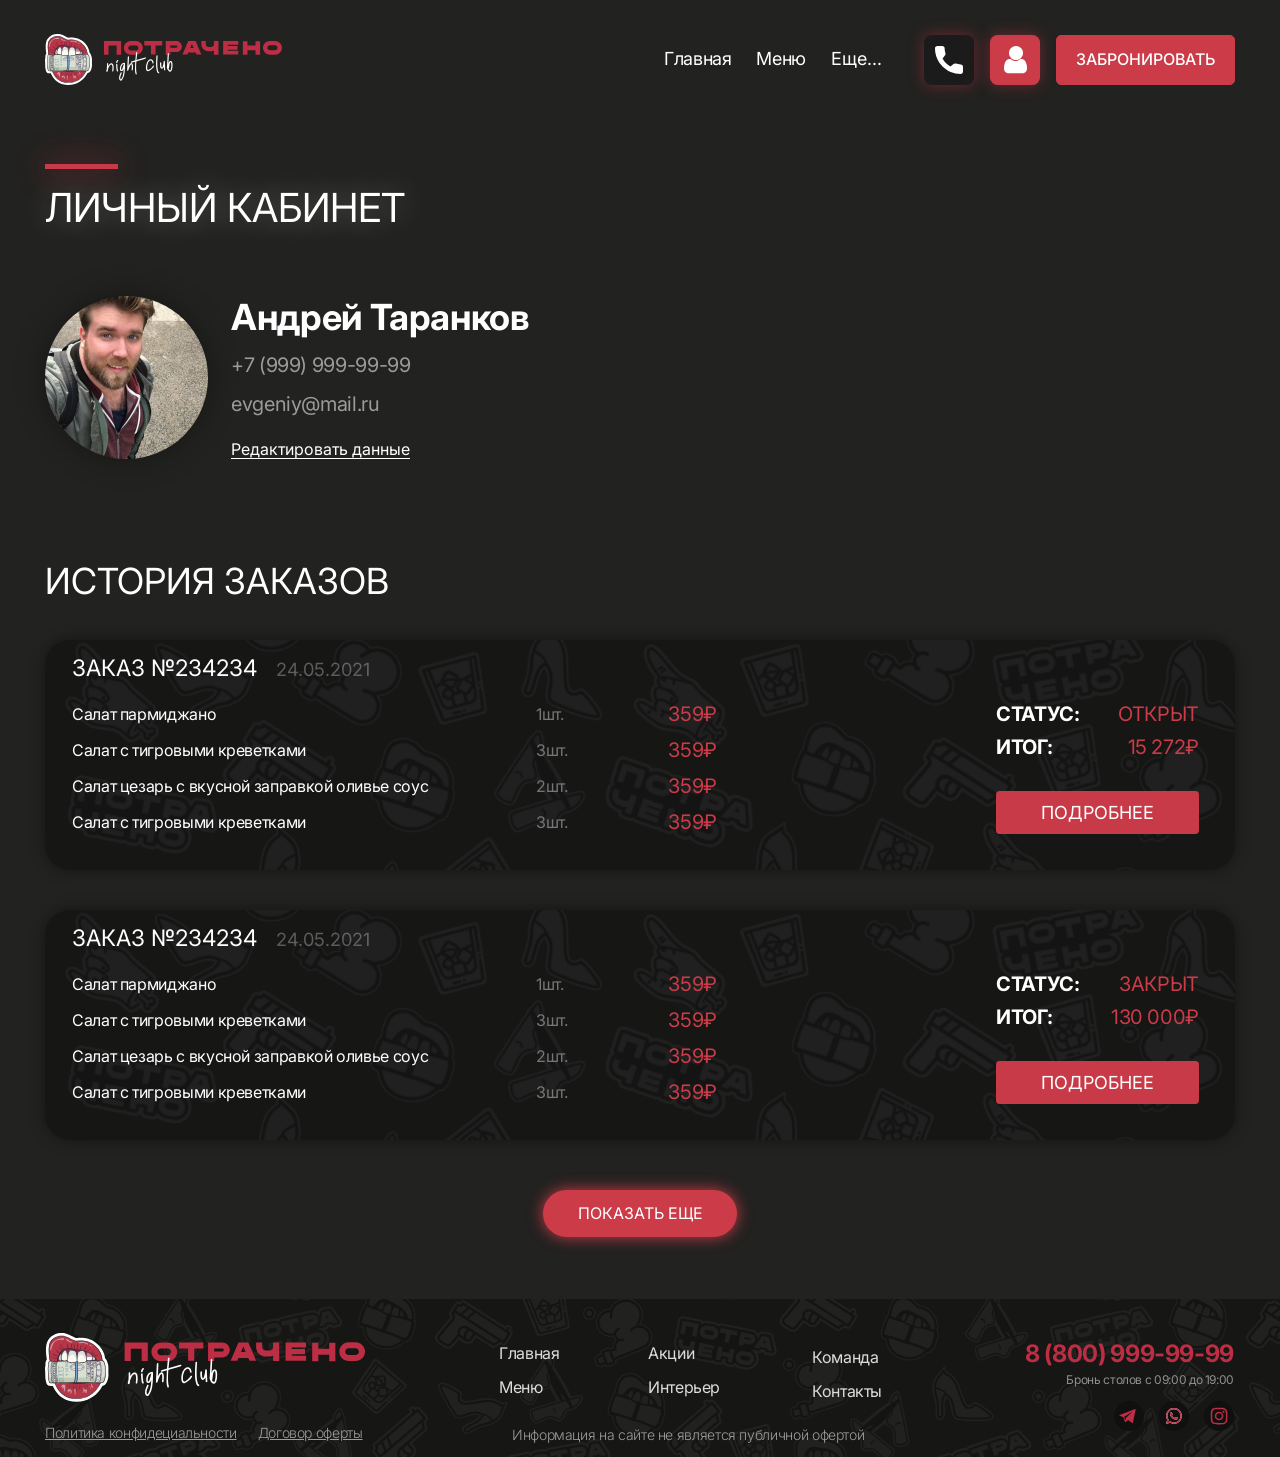
==== account.html @ 16c91556 "Проект delivery-eat" ====
<!DOCTYPE html>
<html lang="ru">
<head>
  <meta charset="UTF-8">
  <meta name="viewport" content="width=device-width, initial-scale=1.0">
  <title>Личный кабинет — Потрачено night club</title>
  <!-- Шрифты. Оригинальные Suisse Intl и Gilroy подключаются в style.css (@font-face, папка fonts/).
       Пока их нет — работают похожие бесплатные Inter (вместо Suisse Intl) и Onest (вместо Gilroy).
       Montserrat и Roboto есть в макете (добавки к заказу, сертификат) — они бесплатные. -->
  <link rel="preconnect" href="https://fonts.googleapis.com">
  <link rel="preconnect" href="https://fonts.gstatic.com" crossorigin>
  <link href="https://fonts.googleapis.com/css2?family=Inter:wght@300;400;500;600;700&family=Onest:wght@700&family=Montserrat:wght@400;700;800;900&family=Roboto:wght@400;500;700;900&display=swap" rel="stylesheet">
  <!-- Общий файл стилей для всех страниц -->
  <link rel="stylesheet" href="style.css">
  <!-- jQuery 3.7.1 (локальный файл js/jquery.min.js). Подключаем ПЕРЕД js/script.js и тоже с defer:
       defer-скрипты выполняются строго по порядку, поэтому $ уже есть, когда запускается script.js -->
  <script src="js/jquery.min.js" defer></script>
  <!-- Общий скрипт: все интерактивные элементы, написан на jQuery (defer — выполнится после разбора страницы) -->
  <script src="js/script.js" defer></script>
</head>
<body class="page page--account">

  <!-- ===== Шапка сайта (одинаковая на всех страницах) ===== -->
  <header class="header">
    <div class="container header__inner">
      <!-- Логотип: ведёт на главную -->
      <a class="header__logo" href="index.html" aria-label="Потрачено — на главную">
        <img src="img/logo.svg" alt="Потрачено night club" width="237" height="51">
      </a>

      <!-- Главное меню. «Еще...» раскрывает список остальных страниц (js-dropdown) -->
      <nav class="header__nav" aria-label="Главное меню">
        <ul class="nav">
          <li><a class="nav__link" href="index.html">Главная</a></li>
          <li><a class="nav__link" href="menu.html">Меню</a></li>
          <li class="nav__more js-dropdown">
            <button class="nav__link nav__toggle js-dropdown-toggle" type="button" aria-expanded="false" aria-haspopup="true">Еще...</button>
            <ul class="dropdown js-dropdown-menu" hidden>
              <li><a class="dropdown__link" href="bar.html">Барная карта</a></li>
              <li><a class="dropdown__link" href="photos.html">Фотоотчеты</a></li>
              <li><a class="dropdown__link" href="rules.html">Правила заведения</a></li>
              <li><a class="dropdown__link" href="certificate.html">Подарочный сертификат</a></li>
              <li><a class="dropdown__link" href="cart.html">Корзина</a></li>
              <li><a class="dropdown__link" href="account.html">Личный кабинет</a></li>
              <li><a class="dropdown__link" href="order.html">Мой заказ</a></li>
              <li><a class="dropdown__link" href="crud.html">CRUD (пользователи)</a></li>
            </ul>
          </li>
        </ul>
      </nav>

      <!-- Кнопки справа: телефон, личный кабинет, корзина, бронирование -->
      <div class="header__actions">
        <a class="icon-btn icon-btn--dark" href="tel:+79999999999" aria-label="Позвонить">
          <img src="img/icon-phone.svg" alt="" width="28" height="28">
        </a>
        <a class="icon-btn icon-btn--red icon-btn--user" href="account.html" aria-label="Личный кабинет">
          <img class="icon-btn__head" src="img/icon-user-head.svg" alt="" width="14" height="14">
          <img class="icon-btn__body" src="img/icon-user-body.svg" alt="" width="23" height="15">
        </a>
        <!-- Корзина: белая кнопка с красной тележкой (вид из шапки страницы заказа).
             Скрыта, пока корзина пуста; число товаров — в красном кружке (js-cart-count) -->
        <a class="icon-btn icon-btn--white header__cart js-header-cart" href="cart.html" aria-label="Корзина" hidden>
          <img src="img/icon-cart-red.svg" alt="" width="24" height="23">
          <span class="header__cart-count js-cart-count">0</span>
        </a>
        <button class="btn btn--header js-open-booking" type="button">Забронировать</button>
      </div>
    </div>
  </header>

  <main>
    <!-- ===== Личный кабинет: профиль и история заказов ===== -->
    <section class="account section--account js-account">
      <div class="container">
        <div class="page-head">
          <span class="bar"></span>
          <h1 class="page-head__title">Личный кабинет</h1>
        </div>

        <div class="profile">
          <img class="profile__avatar" src="img/account-avatar.jpg" alt="Фото профиля" width="163" height="163">
          <div class="profile__info">
            <p class="profile__name js-profile-name">Андрей Таранков</p>
            <p class="profile__contact js-profile-phone">+7 (999) 999-99-99</p>
            <p class="profile__contact js-profile-email">evgeniy@mail.ru</p>
            <button class="profile__edit js-profile-edit" type="button">Редактировать данные</button>
          </div>
        </div>

        <h2 class="history__title">История заказов</h2>
        <div class="history js-history">
        <article class="history__card">
          <h3 class="history__num">Заказ №234234 <span class="history__date">24.05.2021</span></h3>
          <ul class="history__lines">
              <li class="history__line"><span class="history__name">Салат пармиджано</span><span class="history__qty">1шт.</span><span class="history__price">359₽</span></li>
              <li class="history__line"><span class="history__name">Салат с тигровыми креветками</span><span class="history__qty">3шт.</span><span class="history__price">359₽</span></li>
              <li class="history__line"><span class="history__name">Салат цезарь с вкусной заправкой оливье соус</span><span class="history__qty">2шт.</span><span class="history__price">359₽</span></li>
              <li class="history__line"><span class="history__name">Салат с тигровыми креветками</span><span class="history__qty">3шт.</span><span class="history__price">359₽</span></li>
          </ul>
          <div class="history__side">
            <p class="history__row"><b>Статус:</b><span>Открыт</span></p>
            <p class="history__row"><b>Итог:</b><span class="history__total">15 272₽</span></p>
            <a class="history__more" href="order.html">Подробнее</a>
          </div>
        </article>
        <article class="history__card">
          <h3 class="history__num">Заказ №234234 <span class="history__date">24.05.2021</span></h3>
          <ul class="history__lines">
              <li class="history__line"><span class="history__name">Салат пармиджано</span><span class="history__qty">1шт.</span><span class="history__price">359₽</span></li>
              <li class="history__line"><span class="history__name">Салат с тигровыми креветками</span><span class="history__qty">3шт.</span><span class="history__price">359₽</span></li>
              <li class="history__line"><span class="history__name">Салат цезарь с вкусной заправкой оливье соус</span><span class="history__qty">2шт.</span><span class="history__price">359₽</span></li>
              <li class="history__line"><span class="history__name">Салат с тигровыми креветками</span><span class="history__qty">3шт.</span><span class="history__price">359₽</span></li>
          </ul>
          <div class="history__side">
            <p class="history__row"><b>Статус:</b><span>закрыт</span></p>
            <p class="history__row"><b>Итог:</b><span class="history__total">130 000₽</span></p>
            <a class="history__more" href="order.html">Подробнее</a>
          </div>
        </article>
        <article class="history__card js-history-extra" hidden>
          <h3 class="history__num">Заказ №233871 <span class="history__date">02.05.2021</span></h3>
          <ul class="history__lines">
              <li class="history__line"><span class="history__name">Салат пармиджано</span><span class="history__qty">1шт.</span><span class="history__price">359₽</span></li>
              <li class="history__line"><span class="history__name">Салат с тигровыми креветками</span><span class="history__qty">3шт.</span><span class="history__price">359₽</span></li>
              <li class="history__line"><span class="history__name">Салат цезарь с вкусной заправкой оливье соус</span><span class="history__qty">2шт.</span><span class="history__price">359₽</span></li>
              <li class="history__line"><span class="history__name">Салат с тигровыми креветками</span><span class="history__qty">3шт.</span><span class="history__price">359₽</span></li>
          </ul>
          <div class="history__side">
            <p class="history__row"><b>Статус:</b><span>закрыт</span></p>
            <p class="history__row"><b>Итог:</b><span class="history__total">4 980₽</span></p>
            <a class="history__more" href="order.html">Подробнее</a>
          </div>
        </article>
        <article class="history__card js-history-extra" hidden>
          <h3 class="history__num">Заказ №231502 <span class="history__date">17.04.2021</span></h3>
          <ul class="history__lines">
              <li class="history__line"><span class="history__name">Салат пармиджано</span><span class="history__qty">1шт.</span><span class="history__price">359₽</span></li>
              <li class="history__line"><span class="history__name">Салат с тигровыми креветками</span><span class="history__qty">3шт.</span><span class="history__price">359₽</span></li>
              <li class="history__line"><span class="history__name">Салат цезарь с вкусной заправкой оливье соус</span><span class="history__qty">2шт.</span><span class="history__price">359₽</span></li>
              <li class="history__line"><span class="history__name">Салат с тигровыми креветками</span><span class="history__qty">3шт.</span><span class="history__price">359₽</span></li>
          </ul>
          <div class="history__side">
            <p class="history__row"><b>Статус:</b><span>закрыт</span></p>
            <p class="history__row"><b>Итог:</b><span class="history__total">7 220₽</span></p>
            <a class="history__more" href="order.html">Подробнее</a>
          </div>
        </article>
        </div>
        <button class="btn-more btn-more--account js-history-more" type="button">Показать еще</button>
      </div>
    </section>
  </main>

  <!-- ===== Подвал (одинаковый на всех страницах) ===== -->
  <footer class="footer">
    <div class="container footer__inner">
      <div class="footer__brand">
        <a href="index.html"><img src="img/logo-footer.svg" alt="Потрачено night club" width="320" height="69"></a>
        <p class="footer__docs">
          <a class="footer__doc js-soon" href="#" data-soon="Политика конфиденциальности скоро появится на сайте">Политика конфидециальности</a>
          <a class="footer__doc" href="rules.html">Договор оферты</a>
        </p>
      </div>

      <div class="footer__middle">
        <ul class="footer__nav">
          <li><a class="footer__link" href="index.html">Главная</a></li>
          <li><a class="footer__link" href="index.html#news">Акции</a></li>
          <li class="footer__nav-shift"><a class="footer__link" href="index.html#about">Команда</a></li>
          <li><a class="footer__link" href="menu.html">Меню</a></li>
          <li><a class="footer__link" href="rules.html">Интерьер</a></li>
          <li class="footer__nav-shift"><a class="footer__link" href="index.html#contacts">Контакты</a></li>
        </ul>
        <p class="footer__note">Информация на сайте не является публичной офертой</p>
      </div>

      <div class="footer__contacts">
        <a class="footer__phone" href="tel:88009999999">8 (800) 999-99-99</a>
        <p class="footer__hours">Бронь столов с 09:00 до 19:00</p>
        <ul class="footer__socials">
          <li><a class="footer__social js-soon" href="#" data-soon="Telegram-канал скоро заработает" aria-label="Telegram"><img src="img/footer-telegram.svg" alt="" width="30" height="30"></a></li>
          <li><a class="footer__social js-soon" href="#" data-soon="WhatsApp скоро заработает" aria-label="WhatsApp"><img src="img/footer-whatsapp.svg" alt="" width="30" height="30"></a></li>
          <li><a class="footer__social js-soon" href="#" data-soon="Instagram скоро заработает" aria-label="Instagram"><img src="img/footer-instagram.svg" alt="" width="30" height="30"></a></li>
        </ul>
      </div>
    </div>
  </footer>

  <!-- ===== Всплывающее окно «Бронирование столика»: план зала (Frame 153/154) + форма.
       Открывается всеми кнопками «Забронировать» (js-open-booking). Форма никуда не отправляется. ===== -->
  <div class="modal modal--booking js-modal" data-modal="booking" hidden>
    <div class="modal__overlay js-modal-close"></div>
    <div class="modal__window" role="dialog" aria-modal="true" aria-labelledby="booking-title">
      <button class="modal__close js-modal-close" type="button" aria-label="Закрыть"><img src="img/icon-close.svg" alt="" width="14" height="14"></button>
      <h2 class="modal__title" id="booking-title">Бронирование столика</h2>
      <div class="booking">
        <!-- План зала: на картинку наложены прозрачные кнопки-столы -->
        <div class="plan">
          <img class="plan__img" src="img/floor-plan.jpg" alt="План зала: 2 этаж (столы 15–25), столы 1–14, VIP 13, бар и мягкая зона 10–12" width="1709" height="2113">
            <button class="plan__table js-plan-table" type="button" style="left:28.85%;top:12.68%;width:6.85%;height:5.54%" data-table="1" aria-label="Стол 1"></button>
            <button class="plan__table js-plan-table" type="button" style="left:28.85%;top:22.57%;width:6.85%;height:5.54%" data-table="2" aria-label="Стол 2"></button>
            <button class="plan__table plan__table--busy js-plan-table" type="button" style="left:28.85%;top:32.47%;width:6.85%;height:5.54%" data-table="3" aria-label="Стол 3 — занят" disabled></button>
            <button class="plan__table js-plan-table" type="button" style="left:28.85%;top:42.31%;width:6.85%;height:5.54%" data-table="4" aria-label="Стол 4"></button>
            <button class="plan__table js-plan-table" type="button" style="left:28.85%;top:52.15%;width:6.85%;height:5.54%" data-table="5" aria-label="Стол 5"></button>
            <button class="plan__table js-plan-table" type="button" style="left:28.85%;top:62.00%;width:6.85%;height:5.54%" data-table="6" aria-label="Стол 6"></button>
            <button class="plan__table plan__table--busy js-plan-table" type="button" style="left:28.85%;top:71.89%;width:6.85%;height:5.54%" data-table="7" aria-label="Стол 7 — занят" disabled></button>
            <button class="plan__table js-plan-table" type="button" style="left:28.85%;top:81.78%;width:6.85%;height:5.54%" data-table="8" aria-label="Стол 8"></button>
            <button class="plan__table js-plan-table" type="button" style="left:28.85%;top:91.67%;width:6.85%;height:5.54%" data-table="9" aria-label="Стол 9"></button>
            <button class="plan__table js-plan-table" type="button" style="left:52.84%;top:86.94%;width:8.02%;height:8.19%" data-table="10" aria-label="Стол 10"></button>
            <button class="plan__table js-plan-table" type="button" style="left:70.57%;top:86.99%;width:8.02%;height:8.19%" data-table="11" aria-label="Стол 11"></button>
            <button class="plan__table js-plan-table" type="button" style="left:88.18%;top:87.03%;width:8.02%;height:8.19%" data-table="12" aria-label="Стол 12"></button>
            <button class="plan__table plan__table--busy js-plan-table" type="button" style="left:70.45%;top:6.29%;width:23.41%;height:8.05%" data-table="13" aria-label="Стол 13 — занят" disabled></button>
            <button class="plan__table js-plan-table" type="button" style="left:54.59%;top:19.40%;width:6.85%;height:5.54%" data-table="14" aria-label="Стол 14"></button>
            <button class="plan__table plan__table--round js-plan-table" type="button" style="left:7.61%;top:9.56%;width:5.73%;height:4.64%" data-table="15" aria-label="Стол 15"></button>
            <button class="plan__table plan__table--round js-plan-table" type="button" style="left:7.61%;top:18.03%;width:5.73%;height:4.64%" data-table="16" aria-label="Стол 16"></button>
            <button class="plan__table plan__table--round js-plan-table" type="button" style="left:7.61%;top:26.50%;width:5.73%;height:4.64%" data-table="17" aria-label="Стол 17"></button>
            <button class="plan__table plan__table--round plan__table--busy js-plan-table" type="button" style="left:7.61%;top:34.97%;width:5.73%;height:4.64%" data-table="18" aria-label="Стол 18 — занят" disabled></button>
            <button class="plan__table plan__table--round js-plan-table" type="button" style="left:7.61%;top:43.45%;width:5.73%;height:4.64%" data-table="19" aria-label="Стол 19"></button>
            <button class="plan__table plan__table--round js-plan-table" type="button" style="left:7.61%;top:51.92%;width:5.73%;height:4.64%" data-table="20" aria-label="Стол 20"></button>
            <button class="plan__table plan__table--round js-plan-table" type="button" style="left:7.61%;top:60.39%;width:5.73%;height:4.64%" data-table="21" aria-label="Стол 21"></button>
            <button class="plan__table plan__table--round plan__table--busy js-plan-table" type="button" style="left:7.61%;top:68.86%;width:5.73%;height:4.64%" data-table="22" aria-label="Стол 22 — занят" disabled></button>
            <button class="plan__table plan__table--round js-plan-table" type="button" style="left:7.61%;top:77.33%;width:5.73%;height:4.64%" data-table="23" aria-label="Стол 23"></button>
            <button class="plan__table plan__table--round js-plan-table" type="button" style="left:7.61%;top:85.80%;width:5.73%;height:4.64%" data-table="24" aria-label="Стол 24"></button>
            <button class="plan__table plan__table--round js-plan-table" type="button" style="left:7.61%;top:94.27%;width:5.73%;height:4.64%" data-table="25" aria-label="Стол 25"></button>
        </div>
        <form class="booking__form form js-form" data-success="Спасибо! Мы перезвоним, чтобы подтвердить бронь." novalidate>
          <p class="booking__hint">Выберите стол на плане — красные свободны, серые заняты.</p>
          <p class="booking__table">Стол: <b class="js-plan-value">не выбран</b></p>
          <input class="js-plan-input" type="hidden" name="table" value="">
          <label class="line-field">
            <input class="line-field__input" type="text" name="name" aria-label="Имя" placeholder="Ваше Имя" required minlength="2" autocomplete="name">
          </label>
          <label class="line-field">
            <input class="line-field__input js-phone" type="tel" name="phone" aria-label="Телефон" placeholder="+7 (999) 999-99-99" required autocomplete="tel">
          </label>
          <label class="line-field">
            <input class="line-field__input" type="number" name="guests" aria-label="Количество гостей" placeholder="Кол-во гостей" required min="1" max="20">
          </label>
          <label class="line-field">
            <input class="line-field__input" type="date" name="date" required aria-label="Дата">
          </label>
          <p class="form__error js-form-error" hidden></p>
          <button class="btn btn--wide booking__submit" type="submit">Забронировать</button>
          <p class="form__note">Нажимая на кнопку, вы даете согласие на обработку персональных данных</p>
        </form>
      </div>
    </div>
  </div>

  <!-- ===== Редактирование данных профиля: проверка полей, сохранение в localStorage ===== -->
  <div class="modal modal--profile js-modal" data-modal="profile" hidden>
    <div class="modal__overlay js-modal-close"></div>
    <div class="modal__window checkout checkout--profile" role="dialog" aria-modal="true" aria-labelledby="profile-title">
      <button class="modal__close js-modal-close" type="button" aria-label="Закрыть"><img src="img/icon-close.svg" alt="" width="14" height="14"></button>
      <h2 class="checkout__title" id="profile-title">Редактировать данные</h2>
      <form class="checkout__form form js-form js-profile-form" data-success="Данные сохранены" novalidate>
        <input class="field" type="text" name="name" aria-label="Имя" placeholder="Имя и фамилия" required minlength="2" autocomplete="name">
        <input class="field js-phone" type="tel" name="phone" aria-label="Телефон" placeholder="+7 (999) 999-99-99" required autocomplete="tel">
        <input class="field" type="email" name="email" aria-label="E-mail" placeholder="E-mail" required autocomplete="email">
        <p class="form__error js-form-error" hidden></p>
        <button class="btn checkout__submit" type="submit">Сохранить</button>
      </form>
    </div>
  </div>

  <!-- Короткие всплывающие сообщения внизу экрана («Добавлено в корзину» и т. п.) -->
  <div class="toast js-toast" role="status" aria-live="polite" hidden></div>

</body>
</html>
---- style.css ----
/* ===================================================================
   Общий файл стилей для всех страниц сайта «Потрачено»
   Макет: Figma «Потрачено», ширина 1600px, контент — 1190px по центру.

   Порядок разделов в файле:
     1. Шрифты (@font-face) и переменные
     2. Сброс и общие элементы (кнопки, цены, точки)
     3. Шапка (+ выпадающее меню «Еще...», кнопка корзины)
     4. Главная: первый экран, «О нас», «Новости и акции», «Покушать», контакты
     5. Подвал
     6. Меню и Барная карта: вкладки, категории, поиск, фильтры, карточки
     7. Общие блоки внутренних страниц: заголовок, всплывающие окна, формы
     8. Корзина, 9. Заказ, 10. Фотоотчёты, 11. Правила, 12. Личный кабинет,
     13. CRUD, 14. Сертификат
   =================================================================== */

/* ===== 1. Шрифты =====
   Оригинальные шрифты макета — Suisse Intl и Gilroy (коммерческие).
   Сначала ищем их в системе (local), потом — файлы в папке fonts/ (их туда кладут
   после покупки лицензии, см. fonts/README.txt). Если ничего нет, браузер берёт
   следующий шрифт из списка в --font-main / --font-accent: Inter или Onest. */
@font-face {
  font-family: "Suisse Intl Web";
  src: local("Suisse Intl Light"), local("SuisseIntl-Light"), url("fonts/SuisseIntl-Light.woff2") format("woff2");
  font-weight: 300;
  font-display: swap;
}

@font-face {
  font-family: "Suisse Intl Web";
  src: local("Suisse Intl"), local("Suisse Intl Regular"), local("SuisseIntl-Regular"), url("fonts/SuisseIntl-Regular.woff2") format("woff2");
  font-weight: 400;
  font-display: swap;
}

@font-face {
  font-family: "Suisse Intl Web";
  src: local("Suisse Intl Medium"), local("SuisseIntl-Medium"), url("fonts/SuisseIntl-Medium.woff2") format("woff2");
  font-weight: 500;
  font-display: swap;
}

@font-face {
  font-family: "Suisse Intl Web";
  src: local("Suisse Intl SemiBold"), local("SuisseIntl-SemiBold"), url("fonts/SuisseIntl-SemiBold.woff2") format("woff2");
  font-weight: 600;
  font-display: swap;
}

@font-face {
  font-family: "Suisse Intl Web";
  src: local("Suisse Intl Bold"), local("SuisseIntl-Bold"), url("fonts/SuisseIntl-Bold.woff2") format("woff2");
  font-weight: 700;
  font-display: swap;
}

@font-face {
  font-family: "Gilroy Web";
  src: local("Gilroy Bold"), local("Gilroy-Bold"), url("fonts/Gilroy-Bold.woff2") format("woff2");
  font-weight: 700;
  font-display: swap;
}

/* ===== Переменные: цвета, шрифты и размеры из макета ===== */
:root {
  --color-bg: #222220;            /* основной тёмный фон страницы */
  --color-bg-dark: #161615;       /* фон карточек и подвала */
  --color-red: #cb3b48;           /* фирменный красный: кнопки, фон блока акций */
  --color-red-glow: #bd2d43;      /* красный для свечения и логотипа */
  --color-red-dark: #a5344a;      /* тёмно-красный текст меток */
  --color-green: #6dab58;         /* зелёный: «Вегетарианские блюда» */
  --color-white: #ffffff;
  --color-gray: #8f8f8f;          /* серый текст абзацев */
  --color-gray-light: #b7b7b7;    /* рамка и текст поля поиска */
  --color-gray-line: #696969;     /* неактивные полоски, стрелки, крестики */
  --color-gray-muted: #505050;    /* неактивная вкладка «Барная карта» */
  --color-footer-text: #9c9c9c;   /* мелкий текст подвала */
  --color-footer-link: #dcdcdc;   /* ссылки подвала */
  --color-btn-dark: #1b1b1b;      /* тёмная кнопка с телефоном */

  /* Сначала оригинальные шрифты (см. @font-face выше), если их нет — похожие Inter и Onest */
  --font-main: "Suisse Intl Web", "Inter", Arial, sans-serif;
  --font-accent: "Gilroy Web", "Onest", Arial, sans-serif;
  --font-extra: "Montserrat", Arial, sans-serif;   /* добавки к заказу, сертификат */
  --font-roboto: "Roboto", Arial, sans-serif;      /* тексты на странице сертификата */

  --container: 1190px;            /* ширина контентной сетки (205px...1395px в макете) */
  --radius: 5px;                  /* скругление обычных кнопок */
  --radius-card: 25px;            /* скругление карточек блюд */
  --glow-red: 0 0 15px var(--color-red);         /* красное свечение кнопок */
  --shadow-card: 0 0 15px rgba(0, 0, 0, 0.4);    /* тень карточек */
}

/* ===== Сброс стандартных стилей браузера ===== */
*,
*::before,
*::after {
  box-sizing: border-box;
  margin: 0;
  padding: 0;
}

body {
  min-width: 1240px;              /* сайт свёрстан под десктоп, на узких экранах — прокрутка */
  font-family: var(--font-main);
  font-size: 18px;
  line-height: 1.27;
  letter-spacing: -0.02em;        /* Inter чуть шире, чем Suisse Intl — немного сжимаем */
  color: var(--color-white);
  background-color: var(--color-bg);
  -webkit-font-smoothing: antialiased;
}

/* Если загрузился оригинальный Suisse Intl (script.js ставит класс на <html>) —
   сжатие букв, подобранное под Inter, не нужно */
.fonts-original body,
.fonts-original .categories__link,
.fonts-original .menu__tab {
  letter-spacing: 0;
}

/* Надписи ЗАГЛАВНЫМИ буквами у Inter и так по ширине как в макете — без сжатия */
.btn,
.price,
.promo__title,
.about__title,
.eat__title,
.contacts__title,
.card__title,
.dish__title,
.dish__price,
.dish__tags,
.tag,
.btn-small,
.btn-more,
.btn-cart,
.sticker__label,
.video-badge__label {
  letter-spacing: 0;
}

img {
  display: block;
  max-width: 100%;
}

ul {
  list-style: none;
}

a {
  color: inherit;
  text-decoration: none;
}

button,
input {
  font: inherit;
  color: inherit;
  border: none;
  background: none;
}

button {
  cursor: pointer;
}

/* Атрибут hidden всегда прячет элемент (даже если у класса задан display) */
[hidden] {
  display: none !important;
}

/* Видимая рамка фокуса для навигации с клавиатуры */
:focus-visible {
  outline: 2px solid var(--color-white);
  outline-offset: 3px;
}

/* Текст только для экранных дикторов (на экране не виден) */
.visually-hidden {
  position: absolute;
  width: 1px;
  height: 1px;
  overflow: hidden;
  clip: rect(0 0 0 0);
  white-space: nowrap;
}

/* ===== Общие элементы ===== */

/* Контейнер 1190px по центру */
.container {
  position: relative;
  width: var(--container);
  margin: 0 auto;
}

/* Красная полоска над заголовками блоков (73×5 со свечением) */
.bar {
  display: block;
  width: 73px;
  height: 5px;
  background-color: #c93a48;
  box-shadow: 0 0 30px var(--color-red-glow);
}

/* Красная кнопка (базовая) */
.btn {
  display: inline-flex;
  align-items: center;
  justify-content: center;
  border: 1.5px solid var(--color-red);
  border-radius: var(--radius);
  background-color: var(--color-red);
  color: var(--color-white);
  font-weight: 500;
  text-transform: uppercase;
  transition: background-color 0.2s, color 0.2s, box-shadow 0.2s;
}

/* Наведение: кнопка темнеет и начинает светиться */
.btn:hover {
  background-color: #b5303d;
  box-shadow: var(--glow-red);
}

/* «Забронировать» в шапке: 179×50 */
.btn--header {
  width: 179px;
  height: 50px;
  font-size: 16px;
}

/* Большие кнопки первого экрана: 386×74 */
.btn--big {
  width: 386px;
  height: 74px;
  border-radius: 7.4px;
  font-size: 23.68px;
  box-shadow: 0 7px 25px rgba(0, 0, 0, 0.3);
}

/* Белая кнопка с красным текстом */
.btn--white {
  border-color: var(--color-white);
  background-color: var(--color-white);
  color: var(--color-red);
}

.btn--white:hover {
  background-color: #f1f1f1;
  box-shadow: 0 7px 25px rgba(0, 0, 0, 0.3), 0 0 15px rgba(255, 255, 255, 0.5);
}

/* «Онлайн бронирование» в контактах: 353×50 */
.btn--wide {
  width: 353px;
  height: 50px;
  font-size: 18px;
}

/* Ссылка со стрелкой («Подробнее →», «Смотреть меню →») */
.link-arrow {
  display: inline-flex;
  align-items: center;
  gap: 17px;
  font-size: 18px;
  line-height: 23px;
  text-shadow: 0 0 30px rgba(255, 255, 255, 0.56);
  transition: color 0.2s;
}

.link-arrow::after {
  content: "";
  width: 54px;
  height: 8px;
  background: url("img/arrow-long.svg") no-repeat center / contain;
  transition: transform 0.2s;
}

.link-arrow:hover {
  color: var(--color-red);
}

.link-arrow:hover::after {
  transform: translateX(6px);
}

/* Цена «359₽/100г.»: крупные цифры и мелкая приписка */
.price {
  font-size: 36px;
  line-height: 42px;
  font-weight: 700;
  text-transform: uppercase;
  white-space: nowrap;
}

.price small {
  line-height: 1;
  font-size: 16px;
  font-weight: 400;
}

/* Точки слайдера (большая тёмная — активная, маленькие белые — остальные) */
.dots {
  position: absolute;
  left: 50%;
  display: flex;
  align-items: center;
  gap: 15px;
  transform: translateX(-50%);
}

.dots li {
  display: flex;
}

.dots__item {
  width: 7px;
  height: 7px;
  border-radius: 50%;
  background-color: var(--color-white);
}

.dots__item--active {
  width: 13px;
  height: 13px;
  margin-right: 2px;
  background-color: #262121;
}

.dots__item:not(.dots__item--active):hover {
  background-color: #262121;
}

/* ===== Шапка ===== */
.header {
  position: relative;
  z-index: 10;
  height: 144px;                  /* на странице меню красный блок начинается с 144px */
  padding-top: 34px;
}

/* На главной шапка лежит поверх первого экрана */
.header--overlay {
  position: absolute;
  top: 0;
  left: 0;
  width: 100%;
  height: auto;
}

.header__inner {
  display: flex;
  align-items: center;
  height: 51px;
}

.header__logo {
  flex-shrink: 0;
  transition: opacity 0.2s;
}

.header__logo:hover {
  opacity: 0.85;
}

.header__nav {
  margin-left: auto;              /* меню прижато к кнопкам справа */
}

.nav {
  display: flex;
  gap: 25px;
}

.nav__link {
  font-size: 18px;
  line-height: 21px;
  transition: color 0.2s;
}

.nav__link:hover {
  color: var(--color-red);
}

.header__actions {
  display: flex;
  gap: 16px;
  margin-left: 42px;
}

/* Квадратные кнопки-иконки 50×50 */
.icon-btn {
  position: relative;
  display: flex;
  align-items: center;
  justify-content: center;
  width: 50px;
  height: 50px;
  border-radius: 7.58px;
  box-shadow: 0 0 15px rgba(189, 45, 67, 0.5);
  transition: box-shadow 0.2s, background-color 0.2s;
}

.icon-btn:hover {
  box-shadow: 0 0 20px var(--color-red-glow);
}

.icon-btn--dark {
  background-color: var(--color-btn-dark);
}

.icon-btn--red {
  background-color: var(--color-red);
}

/* Иконка пользователя собрана из двух частей: голова и плечи */
.icon-btn__head {
  position: absolute;
  top: 11px;
  left: 19px;
}

.icon-btn__body {
  position: absolute;
  top: 24px;
  left: 14px;
}

/* ===== Первый экран (только на главной) ===== */
.hero {
  position: relative;
  height: 940px;
  /* фото толпы в клубе + тёмный градиент поверх (значения прозрачности из макета) */
  background:
    linear-gradient(to bottom, #222220 0%, #222220 11.9%, rgba(34, 34, 32, 0.87) 29.2%, rgba(34, 34, 32, 0.88) 71.8%, #222220 100%),
    url("img/hero-bg.jpg") center / cover no-repeat;
  overflow: hidden;
}

/* Логотип «Потрачено night club» с губами — картинка 1300×570 (вместе со свечением).
   Края картинки плавно растворяются в фоне (mask-image) */
.hero__title {
  position: absolute;
  top: 110px;
  left: 50%;
  width: 1300px;
  max-width: none;
  transform: translateX(-50%);
  -webkit-mask-image: radial-gradient(ellipse 50% 50% at 50% 50%, #000 75%, transparent 100%);
  mask-image: radial-gradient(ellipse 50% 50% at 50% 50%, #000 75%, transparent 100%);
}

.hero__buttons {
  position: absolute;
  top: 692px;
  left: 50%;
  display: flex;
  gap: 48px;
  transform: translateX(-50%);
}

/* ===== О нашем заведении ===== */
.about {
  padding-top: 9px;
  padding-bottom: 122px;
}

.about__inner {
  display: flex;
  justify-content: space-between;
}

.about__content {
  position: relative;
  width: 577px;
}

.about__title {
  margin-top: 9px;
  font-size: 40px;
  line-height: 53px;
  font-weight: 700;
  text-transform: uppercase;
  text-shadow: 0 0 30px rgba(255, 255, 255, 0.32);
}

.about__title-big {
  display: block;
  font-size: 52px;
}

/* Наклейка «Мы открылись»: повёрнута на -30°, висит на ниточках */
.sticker {
  position: absolute;
  top: 45px;
  left: 208px;
  width: 162px;
  height: 114px;
  pointer-events: none;
}

.sticker__strings {
  position: absolute;
  top: 14px;
  left: 48px;
}

.sticker__label {
  position: absolute;
  top: 50%;
  left: 50%;
  width: 167px;
  height: 35px;
  border-radius: 7.75px;
  background-color: #c93a48;
  box-shadow: 0 0 30px var(--color-red-glow);
  font-size: 17px;
  line-height: 35px;
  font-weight: 700;
  text-align: center;
  text-transform: uppercase;
  transform: translate(-50%, -50%) rotate(-30deg);
}

.about__text {
  margin-top: 73px;
  font-size: 18px;
  line-height: 23px;
  color: var(--color-gray);
}

/* пустая строка между абзацами, как в макете */
.about__text p + p {
  margin-top: 23px;
}

.about__more {
  display: inline-block;
  margin-top: 30px;
  font-size: 18px;
  line-height: 23px;
  text-decoration: underline;
  text-underline-offset: 3px;
  transition: color 0.2s;
}

.about__more:hover {
  color: var(--color-red);
}

.about__gallery {
  display: flex;
  flex-direction: column;
  width: 536px;
  padding-top: 36px;
}

.about__link {
  align-self: flex-end;
}

.about__img {
  width: 536px;
  height: 376px;
  margin-top: 32px;
  border-radius: 15px;
  object-fit: cover;
}

/* Полоски и стрелки под фото */
.about__controls {
  display: flex;
  align-items: center;
  justify-content: space-between;
  height: 2px;
  margin-top: 19px;
  padding: 0 8px 0 9px;
}

.lines {
  display: flex;
  gap: 8px;
}

.lines__item {
  width: 59px;
  height: 2px;
  border-radius: 100px;
  background-color: var(--color-gray-line);
}

.lines__item--active {
  background-color: #c93a48;
  box-shadow: 0 0 10px #c93a48;
}

.about__arrows {
  display: flex;
  gap: 19px;
}

.about__arrow {
  display: block;
  padding: 6px 0;
  transition: transform 0.2s;
}

.about__arrow:hover {
  transform: scale(1.1);
}

.about__arrow--next img {
  filter: drop-shadow(0 0 5px #c93a48);
}

/* ===== Красный блок «Новости и акции» (обе страницы) ===== */
.promo {
  /* красный фон + едва заметный узор из иконок */
  background: url("img/pattern-news.png") center top / 1600px auto no-repeat, var(--color-red);
}

.promo--home {
  height: 512px;
  padding-top: 31px;
}

.promo--menu {
  height: 441px;
  padding-top: 2px;
  background-image: url("img/pattern-menu-news.png");
}

.promo__inner {
  height: 100%;
}

.promo__title {
  font-size: 30px;
  line-height: 35px;
  font-weight: 700;
  text-transform: uppercase;
}

/* «Окно» карусели: обрезает ленту только слева и справа, тени сверху и снизу видны */
.promo__viewport {
  margin-top: 33px;
  clip-path: inset(-40px 0 -60px 0);
  overflow-x: clip;               /* лента не создаёт горизонтальную прокрутку страницы (clip, а не hidden — тени сверху/снизу остаются) */
}

/* Лента афиш: script.js сдвигает её через transform */
.promo__list {
  display: flex;
  gap: 22px;                      /* (1190 − 4 × 281) / 3 */
  transition: transform 0.5s ease;
}

.promo__card {
  flex-shrink: 0;
}

/* Афиша — кнопка: открывает окно с подробностями акции */
.promo__link {
  display: block;
  overflow: hidden;
  border-radius: 37.7px;
  box-shadow: 0 15px 22px rgba(0, 0, 0, 0.25);
  transition: transform 0.2s, box-shadow 0.2s;
}

.promo__link:hover {
  transform: translateY(-6px);
  box-shadow: 0 20px 30px rgba(0, 0, 0, 0.4);
}

/* Стрелки слева и справа от ленты */
.promo__arrow {
  position: absolute;
  top: 248px;
  transition: transform 0.2s;
}

.promo__arrow--prev {
  left: -37px;
}

.promo__arrow--next {
  right: -37px;
}

.promo__arrow:hover {
  transform: scale(1.15);
}

/* Белая стрелка при наведении (как в UI Kit) */
.promo__arrow:hover img {
  filter: brightness(0) invert(1);
}

.promo--home .dots {
  top: 452px;
}

/* --- Вариант для страницы меню: карточки поменьше --- */
.promo--menu .promo__title {
  margin-top: 10px;
}

.promo--menu .promo__list {
  gap: 17.5px;                    /* (1190 − 5 × 224) / 4 */
}

.promo--menu .promo__card .promo__link {
  border-radius: 30px;
  box-shadow: 0 12px 18px rgba(0, 0, 0, 0.25);
}

.promo--menu .promo__arrow {
  top: 212px;
}

.promo--menu .dots {
  top: 406px;
}

/* Барная карта: тот же блок, но без «хлебных крошек» */
.promo--bar {
  padding-top: 31px;
}

.promo--bar .promo__title {
  margin-top: 0;
}

/* В макете барной карты точек под каруселью нет — листаем только стрелками */
.promo--bar .dots {
  display: none;
}

/* Хлебные крошки «Главная > Меню» */
.breadcrumbs {
  display: flex;
  align-items: center;
  gap: 8px;
  font-size: 16px;
  line-height: 19px;
}

.breadcrumbs__link {
  color: #676767;
  transition: color 0.2s;
}

.breadcrumbs__link:hover {
  color: var(--color-white);
}

.breadcrumbs__sep {
  margin-right: 1px;
}

/* ===== «Что у нас можно покушать?» ===== */
.eat {
  height: 727px;
}

.eat__inner {
  height: 100%;
}

/* Картинка с телефоном выходит за левый край контейнера (свечение круга) */
.eat__img {
  position: absolute;
  top: 7px;
  left: -65px;
  max-width: none;
}

.eat__content {
  position: absolute;
  top: 164px;
  left: 682px;
  width: 508px;
}

.eat__title {
  margin-top: 8px;
  font-size: 34px;
  line-height: 51px;
  font-weight: 700;
  text-transform: uppercase;
  text-shadow: 0 0 30px rgba(255, 255, 255, 0.32);
}

.eat__title-big {
  display: block;
  font-size: 52px;
}

.eat__text {
  margin-top: 52px;
  font-size: 18px;
  line-height: 23px;
  color: var(--color-gray);
}

.eat__link {
  margin-top: 56px;
  gap: 22px;
}

/* ===== Контакты ===== */
.contacts {
  height: 564px;
}

.contacts__title {
  font-size: 48px;
  line-height: 56px;
  font-weight: 700;
  text-transform: uppercase;
}

.contacts__body {
  display: flex;
  margin-top: 25px;
}

.contacts__info {
  width: 485px;
  height: 444px;
  padding-top: 26px;
  border-right: 1px solid #525252;  /* вертикальная линия-разделитель */
}

.contacts__subtitle {
  font-size: 24px;
  line-height: 28px;
  font-weight: 700;
}

.contacts__subtitle--booking {
  margin-top: 44px;
  margin-bottom: 25px;
}

.contacts__list {
  display: flex;
  flex-direction: column;
  gap: 29px;
  margin-top: 30px;
}

.contacts__item {
  position: relative;
  display: flex;
  align-items: center;
  min-height: 30px;
  padding-left: 61px;
}

.contacts__item--address {
  min-height: 39px;
}

/* Иконки: SVG содержит запас под свечение, поэтому сдвигаем их отрицательно */
.contacts__icon {
  position: absolute;
  top: 50%;
  max-width: none;
  transform: translateY(-50%);
}

.contacts__icon--phone {
  left: -30px;
}

.contacts__icon--mail {
  left: -29px;
  margin-top: 3px;
}

.contacts__icon--pin {
  left: -27px;
}

.contacts__link {
  font-size: 24px;
  line-height: 28px;
}

a.contacts__link {
  transition: color 0.2s;
}

a.contacts__link:hover {
  color: var(--color-red);
}

/* Соцсети в контактах */
.socials {
  display: flex;
  align-items: center;
  gap: 21px;
  margin-top: 32px;
  padding-left: 3px;
}

.socials__link {
  display: block;
  transition: transform 0.2s, filter 0.2s;
}

.socials__link:hover {
  transform: scale(1.15);
  filter: drop-shadow(0 0 6px var(--color-red));
}

.contacts__map-wrap {
  margin-left: 71px;
}

/* Карта с красным полупрозрачным фильтром поверх */
.contacts__map {
  position: relative;
  width: 616px;
  height: 385px;
  overflow: hidden;
  border-radius: 15px;
  box-shadow: 0 0 30px rgba(0, 0, 0, 0.5);
}

/* в макете карта обесцвечена и притемнена (фильтры картинки в Figma) */
.contacts__map img {
  width: 100%;
  height: 100%;
  object-fit: cover;
  filter: grayscale(1) brightness(0.56) contrast(1.35);
}

.contacts__map::after {
  content: "";
  position: absolute;
  inset: 0;
  background-color: rgba(203, 59, 72, 0.46);
  mix-blend-mode: hard-light;     /* режим наложения «Жёсткий свет», как в макете */
  transition: opacity 0.3s;
}

.contacts__map:hover::after {
  opacity: 0.6;
}

.contacts__hours {
  margin-top: 30px;
  font-size: 24px;
  line-height: 28px;
  text-align: center;
  word-spacing: 0;
}

.contacts__hours b {
  margin-right: 22px;
}

/* ===== Подвал ===== */
.footer {
  height: 158px;
  background: url("img/pattern-footer.png") center top / 1600px auto no-repeat, var(--color-bg-dark);
}

.footer__inner {
  display: flex;
  height: 100%;
}

.footer__brand {
  width: 454px;
  padding-top: 34px;
}

.footer__docs {
  display: flex;
  gap: 21px;
  margin-top: 23px;
}

.footer__doc {
  font-size: 14px;
  line-height: 16px;
  font-weight: 300;
  color: var(--color-footer-text);
  text-decoration: underline;
  transition: color 0.2s;
}

.footer__doc:hover {
  color: var(--color-white);
}

.footer__middle {
  padding-top: 45px;
}

/* Ссылки подвала — 3 колонки по 2 строки */
.footer__nav {
  font-size: 16px;
  line-height: 19px;
  display: grid;
  grid-template-columns: 149px 164px auto;
  row-gap: 15px;
}

/* третья колонка в макете опущена на 4px */
.footer__nav-shift {
  transform: translateY(4px);
}

.footer__link {
  font-size: 16px;
  line-height: 19px;
  color: var(--color-footer-link);
  transition: color 0.2s;
}

.footer__link:hover {
  color: var(--color-red);
}

.footer__note {
  margin-top: 30px;
  margin-left: 13px;
  font-size: 14px;
  line-height: 16px;
  font-weight: 300;
  color: var(--color-footer-text);
}

.footer__contacts {
  display: flex;
  flex-direction: column;
  align-items: flex-end;
  margin-left: auto;
  padding-top: 41px;
  padding-right: 1px;
}

.footer__phone {
  font-size: 24px;
  line-height: 28px;
  font-weight: 700;
  color: var(--color-red-glow);
  transition: color 0.2s;
}

.footer__phone:hover {
  color: var(--color-white);
}

.footer__hours {
  margin-top: 5px;
  font-size: 12px;
  line-height: 14px;
  color: var(--color-gray);
}

.footer__socials {
  display: flex;
  gap: 15px;
  margin-top: 14px;
}

.footer__social {
  display: block;
  border-radius: 50%;
  transition: box-shadow 0.2s;
}

.footer__social:hover {
  box-shadow: 0 0 10px var(--color-red-glow);
}

/* ===================================================================
   Страница «Меню»
   =================================================================== */
.menu {
  padding-top: 26px;
  padding-bottom: 47px;
}

/* Вкладки «Основное меню» / «Барная карта» */
.menu__tabs {
  display: flex;
  gap: 52px;
}

.menu__tab {
  font-family: var(--font-accent);
  font-size: 30px;
  line-height: 36px;
  font-weight: 700;
  letter-spacing: -0.04em;
  text-transform: uppercase;
  color: var(--color-gray-muted);
  transition: color 0.2s;
}

.menu__tab:hover {
  color: var(--color-red);
}

.menu__tab--active,
.menu__tab--active:hover {
  color: var(--color-white);
}

/* Категории и поиск */
.menu__controls {
  position: relative;
  display: flex;
  flex-direction: column;
  gap: 11px;
  margin-top: 31px;
}

.categories {
  line-height: 22px;
  display: flex;
  justify-content: space-between;
  width: 884px;
}

.categories__link {
  font-family: var(--font-accent);
  font-size: 18px;
  line-height: 22px;
  font-weight: 700;
  letter-spacing: -0.02em;
  transition: color 0.2s;
}

.categories__link:hover {
  color: var(--color-red);
}

/* Поле поиска 271×50 справа */
.search {
  position: absolute;
  top: 5px;
  right: 0;
  display: flex;
  width: 271px;
  height: 50px;
}

.search__input {
  flex-grow: 1;
  min-width: 0;
  height: 100%;
  padding: 0 0 0 22px;
  border: 1px solid var(--color-gray-light);
  border-right: none;
  border-radius: var(--radius) 0 0 var(--radius);
  background-color: var(--color-bg);
  font-size: 16px;
  outline: none;
  transition: border-color 0.2s;
}

.search__input::placeholder {
  color: var(--color-gray-light);
}

.search__input:focus {
  border-color: var(--color-white);
}

/* Видимый фокус с клавиатуры (выше outline: none убирал рамку браузера) */
.search__input:focus-visible {
  outline: 2px solid var(--color-white);
  outline-offset: 2px;
}

.search__btn {
  display: flex;
  align-items: center;
  justify-content: center;
  flex-shrink: 0;
  width: 50px;
  height: 50px;
  border-radius: 0 var(--radius) var(--radius) 0;
  background-color: var(--color-red);
  box-shadow: var(--glow-red);
  transition: background-color 0.2s;
}

.search__btn:hover {
  background-color: #b5303d;
}

/* Кнопка «Фильтры» и «таблетки» */
.filters {
  position: relative;             /* от неё позиционируется панель фильтров */
  display: flex;
  align-items: center;
  gap: 32px;
  margin-top: 34px;
}

.filters__btn {
  display: flex;
  align-items: center;
  justify-content: center;
  gap: 17px;
  width: 155px;
  height: 50px;
  border-radius: var(--radius);
  background-color: var(--color-red);
  box-shadow: var(--glow-red);
  font-size: 16px;
  line-height: 19px;
  font-weight: 600;
  transition: background-color 0.2s, box-shadow 0.2s;
}

.filters__btn:hover {
  background-color: #b5303d;
  box-shadow: 0 0 25px var(--color-red);
}

.filters__tags {
  display: flex;
  gap: 20px;
}

.tag {
  display: flex;
  align-items: center;
  gap: 8px;
  height: 40px;
  padding: 0 16px 0 14px;
  border: 1px solid var(--color-red);
  border-radius: 100px;
  box-shadow: 0 0 10px var(--color-red);
  font-size: 16px;
  line-height: 19px;
  text-transform: uppercase;
  cursor: default;           /* сама «таблетка» не кликается, кликается только крестик */
  transition: background-color 0.2s;
}

.tag:hover {
  background-color: rgba(203, 59, 72, 0.15);
}

.tag--green {
  border-color: var(--color-green);
  box-shadow: 0 0 10px var(--color-green);
}

.tag--green:hover {
  background-color: rgba(109, 171, 88, 0.15);
}

/* ===== Карточки блюд: сетка 3 колонки по 380px ===== */
.cards {
  display: grid;
  grid-template-columns: repeat(3, 380px);
  justify-content: space-between;
  row-gap: 30px;
  margin-top: 43px;
}

.card {
  position: relative;
  height: 655px;
  border-radius: var(--radius-card);
  /* тёмный фон + еле заметный узор в нижней части */
  background: url("img/pattern-card.png") left 102px / 380px auto no-repeat, var(--color-bg-dark);
  box-shadow: var(--shadow-card);
  transition: box-shadow 0.3s;
}

/* Красная «язычок»-полоска внизу карточки (и у напитков в баре) */
.card::after,
.drink::after {
  content: "";
  position: absolute;
  bottom: 0;
  left: 85px;
  width: 210px;
  height: 9px;
  border-radius: 25px 25px 0 0;
  background-color: var(--color-red);
}

/* Наведение и «выбранная» карточка — красное свечение (как у «Салат цезарь» в макете) */
.card:hover,
.card--active {
  box-shadow: 0 0 50px var(--color-red);
}

/* Круглый значок «Популярное» / «Выбор шефа» у правого верхнего угла */
.card__badge {
  position: absolute;
  top: -16px;
  left: 289px;
  z-index: 2;
  border-radius: 50%;
  box-shadow: 0 0 15px rgba(255, 255, 255, 0.5);
}

.card__badge--red {
  box-shadow: 0 0 15px var(--color-red);
}

.card__photo {
  position: relative;
  height: 475px;
  overflow: hidden;
  border-radius: var(--radius-card) var(--radius-card) 0 0;
}

.card__img {
  width: 100%;
  height: 100%;
  object-fit: cover;
  transition: transform 0.4s;
}

.card:hover .card__img {
  transform: scale(1.04);
}

/* Три точки фото-слайдера внутри карточки */
.mini-dots {
  position: absolute;
  top: 445px;
  left: 50%;
  display: flex;
  gap: 12px;
  transform: translateX(-50%);
}

.mini-dots__item {
  width: 13px;
  height: 13px;
  border-radius: 50%;
  background-color: #313131;
}

.mini-dots__item--active {
  background-color: #b63847;
  box-shadow: 0 0 10px #b63847;
}

.card__body {
  padding: 0 12px 0 33px;
}

/* Название: блок высотой 50px, одна или две строки — по центру */
.card__title {
  display: flex;
  align-items: center;
  height: 50px;
  margin-top: 11px;
  font-size: 22px;
  line-height: 25px;
  font-weight: 700;
  text-transform: uppercase;
}

.card__title span {
  max-width: 290px;
}

.card__info {
  display: flex;
  gap: 32px;
  margin-top: 10px;
  font-size: 16px;
  line-height: 19px;
  color: var(--color-red);
}

.card__bottom {
  display: flex;
  align-items: center;
  justify-content: space-between;
  margin-top: 14px;
}

.card__buttons {
  display: flex;
  gap: 5px;
}

/* Маленькие кнопки «Подробнее» */
.btn-small {
  display: flex;
  align-items: center;
  justify-content: center;
  height: 40px;
  border-radius: var(--radius);
  text-transform: uppercase;
  transition: background-color 0.2s, color 0.2s, box-shadow 0.2s;
}

.btn-small--white {
  width: 114px;
  background-color: var(--color-white);
  color: var(--color-red);
  font-size: 12px;
  line-height: 14px;
}

.btn-small--white:hover {
  background-color: var(--color-red);
  color: var(--color-white);
}

.btn-small--red {
  width: 133px;
  margin-right: 9px;
  background-color: var(--color-red);
  font-size: 14px;
  line-height: 16px;
}

.btn-small--red:hover {
  background-color: var(--color-white);
  color: var(--color-red);
}

/* Квадратная кнопка с тележкой 40×40 */
.cart-btn {
  display: flex;
  align-items: center;
  justify-content: center;
  width: 40px;
  height: 40px;
  border-radius: var(--radius);
  background-color: var(--color-red);
  transition: box-shadow 0.2s;
}

.cart-btn:hover {
  box-shadow: var(--glow-red);
}

/* Подсказка «?» и белое облачко с текстом */
.tooltip {
  position: absolute;
  top: 386px;
  left: 299px;
  z-index: 3;
}

.tooltip__btn {
  position: absolute;
  top: 115px;
  left: 8px;
  display: block;
  border-radius: 50%;
  box-shadow: 0 0 12px rgba(0, 0, 0, 0.46), 0 0 8px var(--color-white);
  cursor: help;
}

.tooltip__text {
  width: 259px;
  height: 98px;
  padding: 13px 9px 0 14px;
  border-radius: 15px;
  background-color: var(--color-white);
  color: #3a3a3a;
  font-size: 14px;
  line-height: 14px;
  letter-spacing: 0;
  opacity: 0;
  visibility: hidden;
  transition: opacity 0.2s;
}

/* показываем облачко при наведении на «?» */
.tooltip__btn:hover + .tooltip__text,
.tooltip__btn:focus-visible + .tooltip__text,
.tooltip--open .tooltip__text {
  opacity: 1;
  visibility: visible;
}

/* ===== Раскрытая карточка блюда (1190×550) ===== */
.dish {
  position: relative;
  grid-column: 1 / -1;            /* в общей сетке карточек занимает весь ряд */
  height: 550px;
  margin: 11px 0;                 /* + 30px промежутка сетки = 41px, как в макете */
  border-radius: var(--radius-card);
  background: url("img/pattern-detail.png") right top / 752px 550px no-repeat, var(--color-bg-dark);
  box-shadow: var(--shadow-card);
}

.dish__photo {
  position: absolute;
  top: 0;
  left: -1px;
  width: 440px;
  height: 550px;
  overflow: hidden;
  border-radius: var(--radius-card) 0 0 var(--radius-card);
}

.dish__img {
  width: 100%;
  height: 100%;
  object-fit: cover;
}

.dish__photo .mini-dots {
  top: 521px;
}

/* Значок «Выбор шефа» выступает за левый верхний угол */
.dish__chef {
  position: absolute;
  top: -15px;
  left: -18px;
  z-index: 2;
  border-radius: 50%;
  box-shadow: 0 0 15px var(--color-red);
}

/* Значок «Видео: как есть блюдо?» */
.video-badge {
  position: absolute;
  top: 4px;
  left: 89px;
  z-index: 2;
  width: 134px;
  height: 66px;
}

.video-badge__label {
  position: absolute;
  top: 11px;
  left: 44px;
  width: 90px;
  height: 44px;
  padding: 4px 0 0 26px;
  border-radius: 6.8px;
  background-color: var(--color-red);
  font-size: 12px;
  line-height: 12px;
  font-weight: 700;
  text-align: center;
  text-transform: uppercase;
  transition: background-color 0.2s;
}

.video-badge__big {
  font-size: 14.7px;
}

.video-badge__mid {
  font-size: 10.6px;
}

.video-badge__circle {
  position: absolute;
  top: 0;
  left: 0;
  z-index: 1;
  width: 65px;
  height: 65px;
  border-radius: 50%;
  background-color: var(--color-white);
  box-shadow: 0 0 15px rgba(0, 0, 0, 0.46), 0 0 10px var(--color-white);
}

/* Треугольник «Play» рисуем через clip-path */
.video-badge__circle::before {
  content: "";
  position: absolute;
  top: 17px;
  left: 20px;
  width: 27px;
  height: 31px;
  background-color: var(--color-red);
  clip-path: polygon(0 0, 100% 50%, 0 100%);
}

.video-badge:hover .video-badge__label {
  background-color: #b5303d;
}

/* Круглый крестик «закрыть» */
.dish__close {
  position: absolute;
  top: 25px;
  right: 25px;
  display: flex;
  align-items: center;
  justify-content: center;
  width: 36px;
  height: 36px;
  border-radius: 50%;
  background-color: var(--color-red);
  box-shadow: var(--glow-red);
  transition: transform 0.2s;
}

.dish__close img {
  width: 14px;
  height: 14px;
}

.dish__close:hover {
  transform: rotate(90deg);
}

.dish__content {
  position: absolute;
  top: 52px;
  left: 467px;
  width: 618px;
}

.dish__title {
  font-size: 30px;
  line-height: 35px;
  font-weight: 700;
  text-transform: uppercase;
}

.dish__info {
  display: flex;
  gap: 32px;
  margin-top: 25px;
  font-size: 18px;
  line-height: 21px;
  color: var(--color-red);
}

.dish__text {
  margin-top: 29px;
  font-size: 18px;
  line-height: 24px;
}

/* Цена на белой «таблетке», которая начинается от края фото */
.dish__price {
  position: absolute;
  top: 354px;
  left: 439px;
  width: 228px;
  height: 60px;
  padding-left: 28px;
  border-radius: 0 42.6px 42.6px 0;
  background-color: var(--color-white);
  color: var(--color-red);
  font-size: 43.8px;
  line-height: 60px;
  font-weight: 700;
  text-transform: uppercase;
  white-space: nowrap;
}

.dish__price small {
  font-size: 19.5px;
  font-weight: 400;
}

/* Счётчик количества «- 1 +» (только внешний вид) */
.counter {
  position: absolute;
  top: 369px;
  left: 695px;
  display: flex;
  width: 87px;
  height: 29px;
  border-radius: 5.8px;
  background-color: var(--color-white);
  overflow: hidden;
}

.counter__btn {
  display: flex;
  align-items: center;
  justify-content: center;
  width: 21px;
  height: 100%;
  background-color: var(--color-red);
  font-size: 16px;
  font-weight: 700;
  cursor: pointer;
  user-select: none;
  transition: background-color 0.2s;
}

.counter__btn:hover {
  background-color: #b5303d;
}

.counter__value {
  flex-grow: 1;
  color: #818181;
  font-size: 16.24px;
  line-height: 29px;
  text-align: center;
}

/* Кнопка «Добавить в корзину» 297×60 */
.btn-cart {
  position: absolute;
  top: 354px;
  left: 810px;
  display: flex;
  align-items: center;
  gap: 15px;
  width: 297px;
  height: 60px;
  padding-left: 16px;
  border-radius: var(--radius);
  background-color: var(--color-red);
  font-size: 18px;
  line-height: 21px;
  text-transform: uppercase;
  transition: background-color 0.2s, box-shadow 0.2s;
}

.btn-cart:hover {
  background-color: #b5303d;
  box-shadow: var(--glow-red);
}

/* Метки блюда внизу */
.dish__tags {
  position: absolute;
  top: 480px;
  left: 467px;
  display: flex;
  gap: 32px;
  font-size: 14px;
  line-height: 16px;
  text-transform: uppercase;
  color: var(--color-red-dark);
}

.dish__tag--green {
  color: var(--color-green);
}

/* Кнопка «Показать еще» по центру */
.btn-more {
  display: flex;
  align-items: center;
  justify-content: center;
  width: 194px;
  height: 47px;
  margin: 59px auto 0;
  border-radius: 100px;
  background-color: var(--color-red);
  box-shadow: var(--glow-red);
  font-size: 16px;
  line-height: 19px;
  text-transform: uppercase;
  transition: background-color 0.2s, box-shadow 0.2s;
}

.btn-more:hover {
  background-color: #b5303d;
  box-shadow: 0 0 25px var(--color-red);
}

/* ===================================================================
   Простая адаптация: на экранах уже 1240px страница прокручивается
   по горизонтали (макет только десктопный, задан min-width у body)
   =================================================================== */

/* ===================================================================
   3а. Шапка: выпадающее меню «Еще...» и кнопка корзины
   =================================================================== */
.nav__more {
  position: relative;
}

.nav__toggle {
  cursor: pointer;
}

.nav__toggle[aria-expanded="true"] {
  color: var(--color-red);
}

/* Список остальных страниц под пунктом «Еще...» */
.dropdown {
  position: absolute;
  top: calc(100% + 18px);
  left: 50%;
  z-index: 20;
  width: 250px;
  padding: 12px 0;
  border-radius: 15px;
  background-color: var(--color-bg-dark);
  box-shadow: 0 0 30px rgba(0, 0, 0, 0.6), 0 0 15px rgba(189, 45, 67, 0.35);
  transform: translateX(-50%);
}

.dropdown__link {
  display: block;
  padding: 9px 22px;
  font-size: 16px;
  line-height: 19px;
  transition: color 0.2s, background-color 0.2s;
}

.dropdown__link:hover,
.dropdown__link:focus-visible {
  color: var(--color-red);
  background-color: rgba(255, 255, 255, 0.04);
}

/* Белая кнопка корзины с красной тележкой (из шапки страницы заказа) */
.icon-btn--white {
  background-color: var(--color-white);
  box-shadow: 0 0 15px rgba(255, 255, 255, 0.26);
}

.icon-btn--white:hover {
  box-shadow: 0 0 20px rgba(255, 255, 255, 0.5);
}

/* Красный кружок с числом товаров */
.header__cart-count {
  position: absolute;
  top: -8px;
  right: -8px;
  min-width: 22px;
  height: 22px;
  padding: 0 5px;
  border-radius: 11px;
  background-color: var(--color-red);
  box-shadow: 0 0 8px var(--color-red-glow);
  font-size: 12px;
  line-height: 22px;
  font-weight: 700;
  letter-spacing: 0;
  text-align: center;
}

/* На странице заказа кружок не показываем, пока корзина пуста (как в макете) */
.header__cart-count:empty {
  display: none;
}

/* Кнопка мигает, когда в корзину что-то добавили */
.header__cart--bump {
  animation: cart-bump 0.4s ease;
}

@keyframes cart-bump {
  50% {
    transform: scale(1.15);
  }
}

/* ===== Кнопки-«ссылки» (раньше были <a>): общий сброс ===== */
.about__arrow,
.promo__arrow,
.lines__item,
.dots__item,
.mini-dots__item,
.categories__link,
.dish__close,
.video-badge,
.about__more,
.tag__remove {
  cursor: pointer;
}

.lines li {
  display: flex;
}

.lines__item:not(.lines__item--active):hover {
  background-color: #9a9a9a;
}

.mini-dots li {
  display: flex;
}

.mini-dots__item:not(.mini-dots__item--active):hover {
  background-color: #6a6a6a;
}

/* Выбранная категория — красная (как при наведении в UI Kit) */
.categories__link--active {
  color: var(--color-red);
}

/* Крестик внутри «таблетки» фильтра */
.tag__remove {
  display: flex;
  padding: 2px;
  margin-right: -2px;
  border-radius: 50%;
  transition: transform 0.2s;
}

.tag__remove:hover {
  transform: rotate(90deg) scale(1.2);
}

/* «Читать больше» на главной */
.about__extra {
  margin-top: 24px;
  color: var(--color-gray);
  font-size: 18px;
  line-height: 23px;
}

/* Фото в слайдере «О нас» плавно сменяются */
.about__img,
.interior__img {
  transition: opacity 0.25s;
}

.is-fading {
  opacity: 0.2;
}

/* Значок «Популярное» выгружен из Figma в 2x вместе с тенью — поэтому он больше на 15px с каждой стороны */
.card__badge--2x {
  top: -31px;
  left: 274px;
  border-radius: 0;
  box-shadow: none;
  filter: drop-shadow(0 0 12px rgba(0, 0, 0, 0.35));   /* тень круга (в PNG только сам круг) */
}

/* Скрытые фильтром карточки */
.card[hidden],
.drink[hidden] {
  display: none;
}

/* ===== Панель фильтров (кнопка «Фильтры») ===== */
.filters__btn[aria-expanded="true"] {
  background-color: #b5303d;
}

.filters-panel {
  position: absolute;
  top: 64px;
  left: 0;
  z-index: 15;
  display: flex;
  flex-direction: column;
  gap: 14px;
  width: 300px;
  padding: 22px 24px;
  border-radius: 15px;
  background-color: var(--color-bg-dark);
  box-shadow: 0 0 30px rgba(0, 0, 0, 0.6), 0 0 15px rgba(203, 59, 72, 0.4);
}

.filters-panel__option {
  display: flex;
  align-items: center;
  gap: 12px;
  font-size: 16px;
  line-height: 19px;
  cursor: pointer;
}

.filters-panel__check {
  width: 18px;
  height: 18px;
  accent-color: var(--color-red);
  cursor: pointer;
}

.filters-panel__reset {
  align-self: flex-start;
  margin-top: 4px;
  color: var(--color-gray-light);
  font-size: 14px;
  text-decoration: underline;
}

.filters-panel__reset:hover {
  color: var(--color-white);
}

/* Сообщение «Ничего не нашлось» */
.menu__empty {
  margin-top: 40px;
  color: var(--color-gray-light);
  font-size: 20px;
  text-align: center;
}

.menu__reset {
  color: var(--color-red);
  text-decoration: underline;
}

/* Подсветка найденного текста в названии */
.card__title mark,
.drink__title mark {
  color: var(--color-red);
  background: none;
}

/* ===================================================================
   6а. Барная карта: карточки коктейлей (380×189 и с фото 380×617)
   =================================================================== */
.menu--bar {
  padding-top: 27px;
  padding-bottom: 73px;
}

.menu--bar .menu__controls {
  margin-top: 32px;
}

.menu--bar .filters {
  margin-top: 34px;
}

.cards--bar {
  margin-top: 39px;
  row-gap: 41px;
}

.drink {
  position: relative;
  height: 189px;
  border-radius: var(--radius-card);
  /* узор из иконок: та же картинка, что и в Figma (464×553, сдвиг −47/−364) */
  background: url("img/pattern.png") -47px -364px / 464px 553px no-repeat, var(--color-bg-dark);
  box-shadow: var(--shadow-card);
  transition: box-shadow 0.3s;
}

.drink:hover,
.drink--active {
  box-shadow: 0 0 50px var(--color-red);
}

/* карточки с фото: фото 380×393 сверху, текст ниже */
.drink--photo {
  height: 582px;                  /* фото 393 + текстовая часть 189 */
  margin-top: 15px;               /* + 41px промежутка = 56px, как в макете */
  background-position: -47px 29px;
}

.drink__photo {
  height: 393px;
  overflow: hidden;
  border-radius: var(--radius-card) var(--radius-card) 0 0;
}

.drink__img {
  width: 100%;
  height: 393px;
  object-fit: cover;
  transition: transform 0.4s;
}

.drink:hover .drink__img {
  transform: scale(1.04);
}

.drink__body {
  padding: 20px 20px 0 33px;
}

.drink__title {
  font-size: 22px;
  line-height: 25px;
  font-weight: 700;
  letter-spacing: 0;
  text-transform: uppercase;
}

.drink__desc {
  width: 290px;
  height: 38px;
  margin-top: 11px;
  color: var(--color-red);
  font-size: 16px;
  line-height: 19px;
  font-weight: 500;
}

.drink__bottom {
  display: flex;
  align-items: center;
  justify-content: space-between;
  margin-top: 19px;
}

.drink .card__buttons {
  margin-right: 1px;
}

/* ===================================================================
   7. Общие блоки внутренних страниц
   =================================================================== */

/* Красная полоска + большой заголовок страницы */
.page-head {
  padding-top: 20px;
}

.page-head__title {
  margin-top: 15px;
  font-size: 40px;
  line-height: 47px;
  font-weight: 400;
  letter-spacing: 0;
  text-transform: uppercase;
  text-shadow: 0 0 30px rgba(255, 255, 255, 0.32);
}

.page-head--photos {
  padding-top: 26px;
}

.page-head--photos .page-head__title {
  font-weight: 500;
}

.page-head--rules {
  padding-top: 8px;
}

.page-head--rules .page-head__title,
.page-head--rules-text .page-head__title {
  margin-top: 20px;
}

.page-head--rules-text {
  padding-top: 0;
}

.page-head--crud {
  padding-top: 14px;
}

/* ===== Всплывающие окна (общая часть) ===== */
.modal {
  position: fixed;
  inset: 0;
  z-index: 100;
  display: flex;
  align-items: center;
  justify-content: center;
  padding: 30px;
  overflow-y: auto;
}

.modal__overlay {
  position: fixed;
  inset: 0;
  background-color: rgba(0, 0, 0, 0.65);
  cursor: pointer;
  animation: fade-in 0.2s ease;
}

.modal__window {
  position: relative;
  margin: auto;
  border-radius: 15px;
  background: url("img/pattern.png") -16px -178px / 1013px auto no-repeat, var(--color-bg);
  box-shadow: 0 0 100px rgba(0, 0, 0, 0.5);
  animation: pop-in 0.25s ease;
}

.modal__close {
  position: absolute;
  top: 18px;
  right: 25px;
  z-index: 2;
  display: flex;
  padding: 6px;
  border-radius: 50%;
  transition: transform 0.2s;
}

.modal__close:hover {
  transform: rotate(90deg);
}

.modal__title {
  font-size: 25px;
  line-height: 29px;
  font-weight: 700;
  letter-spacing: 0;
  text-align: center;
  text-transform: uppercase;
}

/* Пока окно открыто, страница под ним не прокручивается */
.is-modal-open {
  overflow: hidden;
}

@keyframes fade-in {
  from {
    opacity: 0;
  }
}

@keyframes pop-in {
  from {
    opacity: 0;
    transform: translateY(20px) scale(0.98);
  }
}

/* ===== Поля форм ===== */
/* Поле в рамке (окно доставки, профиль) */
.field {
  display: block;
  width: 100%;
  height: 50px;
  padding: 0 20px;
  border: 1px solid var(--color-red-glow);
  border-radius: var(--radius);
  background-color: var(--color-bg);
  font-size: 16px;
  line-height: 19px;
  outline: none;
  transition: border-color 0.2s, box-shadow 0.2s;
}

.field::placeholder {
  color: var(--color-gray-light);
}

.field:focus {
  border-color: var(--color-white);
}

textarea.field {
  font: inherit;
  font-size: 16px;
  color: inherit;
  resize: vertical;
}

.field--area {
  height: 83px;
  padding-top: 14px;
}

/* Поле-линия (форма бронирования) */
.line-field {
  display: block;
}

.line-field__input {
  width: 100%;
  height: 34px;
  padding: 0 6px;
  border-bottom: 2px solid var(--color-red);
  box-shadow: 0 8px 12px -10px var(--color-red-glow);
  font-size: 16px;
  outline: none;
  color-scheme: dark;
}

.line-field__input::placeholder {
  color: #666666;
}

.line-field__input:focus {
  border-color: var(--color-white);
}

/* Ошибка в поле после проверки */
.is-invalid,
.field.is-invalid,
.line-field__input.is-invalid {
  border-color: #ff6b78;
  box-shadow: 0 0 10px rgba(255, 107, 120, 0.6);
}

.form__error {
  color: #ff6b78;
  font-size: 14px;
  line-height: 17px;
}

.form__error--light {
  color: var(--color-white);
}

.form__note {
  color: #636363;
  font-size: 14px;
  line-height: 16px;
  text-align: center;
}

/* Сообщение об успешной отправке (подставляет script.js вместо формы) */
.form-success {
  display: flex;
  flex-direction: column;
  align-items: center;
  gap: 18px;
  padding: 30px 10px;
  text-align: center;
  font-size: 20px;
  line-height: 26px;
  animation: pop-in 0.3s ease;
}

.form-success::before {
  content: "";
  width: 64px;
  height: 64px;
  border-radius: 50%;
  background: url("img/icon-check-red.svg") center / 30px no-repeat, var(--color-white);
  box-shadow: 0 0 25px var(--color-red);
}

.form-success__again {
  color: var(--color-gray-light);
  font-size: 15px;
  text-decoration: underline;
}

.form-success__again:hover {
  color: var(--color-white);
}

/* Радиокнопки (способ оплаты) */
.pay {
  border: none;
}

.pay__title {
  margin-bottom: 16px;
  font-size: 21px;
  line-height: 24px;
  font-weight: 700;
}

.radio {
  position: relative;
  display: flex;
  gap: 8px;
  margin-top: 18px;
  font-size: 14px;
  line-height: 16px;
  cursor: pointer;
}

.radio:first-of-type {
  margin-top: 0;
}

/* настоящие radio/checkbox прячем, рисуем свои кружок/квадрат */
.radio__input,
.check__input {
  position: absolute;
  opacity: 0;
}

.radio__mark {
  flex-shrink: 0;
  width: 15px;
  height: 15px;
  border: 0.9px solid #d2d2d2;
  border-radius: 50%;
  background-color: #f9f9f9;
  transition: background-color 0.2s;
}

.radio__input:checked + .radio__mark {
  border-color: #b63847;
  background: radial-gradient(circle, var(--color-white) 3.5px, #b63847 4px);
}

.radio__input:focus-visible + .radio__mark {
  outline: 2px solid var(--color-white);
  outline-offset: 2px;
}

/* Галочка-квадрат («подать к столу») */
.check {
  display: inline-flex;
  align-items: center;
  gap: 9px;
  cursor: pointer;
}

.check__box {
  flex-shrink: 0;
  width: 25px;
  height: 25px;
  border-radius: 4.66px;
  background-color: var(--color-white);
}

.check__input:checked + .check__box {
  background: url("img/icon-check-red.svg") center / 15px 12px no-repeat, var(--color-white);
}

.check__input:focus-visible + .check__box {
  outline: 2px solid var(--color-red);
  outline-offset: 2px;
}

/* ===== Короткие сообщения внизу экрана ===== */
.toast {
  position: fixed;
  bottom: 30px;
  left: 50%;
  z-index: 200;
  max-width: 520px;
  padding: 16px 26px;
  border-radius: 10px;
  background-color: var(--color-red);
  box-shadow: 0 0 25px rgba(203, 59, 72, 0.7);
  font-size: 16px;
  line-height: 20px;
  text-align: center;
  transform: translateX(-50%);
  animation: toast-in 0.25s ease;
}

@keyframes toast-in {
  from {
    opacity: 0;
    transform: translate(-50%, 20px);
  }
}

/* ===== Окно бронирования: план зала + форма ===== */
.modal--booking .modal__window {
  width: 1000px;
  padding: 36px 40px 40px;
}

.booking {
  display: flex;
  gap: 40px;
  margin-top: 28px;
}

.plan {
  position: relative;
  flex-shrink: 0;
  width: 480px;
  border-radius: 10px;
  overflow: hidden;
  box-shadow: 0 0 20px rgba(0, 0, 0, 0.5);
}

.plan__img {
  width: 100%;
  height: auto;
}

/* Прозрачная кнопка поверх стола на картинке */
.plan__table {
  position: absolute;
  border-radius: 8%;
  cursor: pointer;
  transition: box-shadow 0.2s, background-color 0.2s;
}

.plan__table--round {
  border-radius: 50%;
}

.plan__table:hover,
.plan__table:focus-visible {
  background-color: rgba(255, 255, 255, 0.18);
  box-shadow: 0 0 14px var(--color-red);
}

.plan__table--selected,
.plan__table--selected:hover {
  outline: 3px solid var(--color-white);
  outline-offset: 2px;
  box-shadow: 0 0 18px var(--color-white);
}

.plan__table--busy {
  background-color: rgba(34, 34, 32, 0.7);
  cursor: not-allowed;
}

.plan__table--busy:hover {
  background-color: rgba(34, 34, 32, 0.7);
  box-shadow: none;
}

.booking__form {
  display: flex;
  flex-direction: column;
  gap: 26px;
  flex-grow: 1;
  padding-top: 6px;
}

.booking__hint {
  color: var(--color-gray-light);
  font-size: 16px;
  line-height: 20px;
}

.booking__table {
  font-size: 22px;
  line-height: 26px;
}

.booking__table b {
  color: var(--color-red);
}

.booking__submit {
  width: 100%;
}

/* ===== Окно акции ===== */
.promo-modal {
  display: flex;
  gap: 36px;
  width: 760px;
  padding: 40px;
}

.promo-modal__img {
  flex-shrink: 0;
  border-radius: 30px;
  box-shadow: 0 12px 18px rgba(0, 0, 0, 0.35);
}

.promo-modal__body {
  display: flex;
  flex-direction: column;
  align-items: flex-start;
  gap: 22px;
  padding-top: 14px;
}

.promo-modal__title {
  text-align: left;
}

.promo-modal__text {
  color: #e5e5e5;
  font-size: 18px;
  line-height: 24px;
}

/* ===== Просмотр фото (лайтбокс) ===== */
.lightbox {
  position: relative;
  margin: auto;
  animation: pop-in 0.25s ease;
}

/* Внутренний figure (фото + счётчик) — только для смысла, на раскладку не влияет:
   display: contents «растворяет» обёртку, всё стоит как раньше */
.lightbox__figure {
  display: contents;
}

.lightbox__img {
  max-width: 1100px;
  max-height: calc(100vh - 120px);
  border-radius: 8px;
  box-shadow: 0 0 60px rgba(0, 0, 0, 0.8);
}

.lightbox__counter {
  margin-top: 14px;
  color: var(--color-gray-light);
  font-size: 16px;
  text-align: center;
}

.lightbox__arrow {
  position: absolute;
  top: calc(50% - 40px);
  padding: 10px;
  cursor: pointer;
  transition: transform 0.2s;
}

.lightbox__arrow--prev {
  left: -70px;
}

.lightbox__arrow--next {
  right: -70px;
}

.lightbox__arrow img {
  filter: brightness(0) invert(1);
}

.lightbox__arrow:hover {
  transform: scale(1.15);
}

.lightbox__arrow:hover img {
  filter: none;
}

.lightbox__close {
  top: -44px;
  right: -8px;
}

/* ===================================================================
   8. Корзина (cart.html) и окно «Заполните данные для доставки»
   =================================================================== */
.cart {
  padding-bottom: 88px;
}

/* Строка: поиск — «В корзине N товаров» — «Очистить корзину» */
.cart__toolbar {
  position: relative;
  height: 50px;
  margin-top: 44px;
}

.search--cart {
  top: 0;
  left: 2px;
  right: auto;
}

.search--cart .search__input {
  padding-left: 23px;
}

.cart__count {
  position: absolute;
  top: 16px;
  left: 729px;
  font-size: 19.45px;
  line-height: 23px;
}

.cart__count b {
  color: var(--color-red);
  font-weight: 400;
}

/* красная линия под счётчиком */
.cart__count::after {
  content: "";
  position: absolute;
  top: 30px;
  left: 5px;
  width: 182px;
  height: 2px;
  background-color: var(--color-red);
}

.cart__clear {
  position: absolute;
  top: 0;
  right: -1px;
  gap: 11px;
  width: 222px;
  height: 50px;
  padding-right: 4px;
  box-shadow: var(--glow-red);
  font-size: 15px;
  line-height: 17px;
  font-weight: 400;
  text-transform: none;
}

.cart__body {
  position: relative;
  display: flex;
  justify-content: space-between;
  align-items: flex-start;
  margin-top: 89px;
}

.cart__list {
  display: flex;
  flex-direction: column;
  gap: 27px;
  width: 767px;
}

.cart__empty {
  width: 767px;
  padding: 50px 0;
  color: var(--color-gray-light);
  font-size: 22px;
  text-align: center;
}

.cart__empty .link-arrow {
  margin-left: 16px;
  color: var(--color-white);
}

/* Строка товара 767×151 */
.cart-item {
  position: relative;
  display: flex;
  height: 151px;
  border-radius: 30px;
  background: url("img/pattern.png") 438px -320px / 380px auto no-repeat, var(--color-bg-dark);
  box-shadow: 0 0 30px rgba(0, 0, 0, 0.2);
  animation: fade-in 0.3s ease;
}

.cart-item__img {
  flex-shrink: 0;
  width: 226px;
  height: 151px;
  border-radius: 30px 0 0 30px;
  object-fit: cover;
}

.cart-item__body {
  position: relative;
  flex-grow: 1;
  padding: 22px 0 0 43px;
}

.cart-item__title {
  max-width: 440px;
  font-size: 22px;
  line-height: 25px;
  font-weight: 700;
  letter-spacing: 0;
  text-transform: uppercase;
  white-space: nowrap;
  overflow: hidden;
  text-overflow: ellipsis;
}

.cart-item__info,
.order-item__info {
  display: flex;
  gap: 32px;
  margin-top: 14px;
  color: var(--color-red);
  font-size: 16px;
  line-height: 19px;
}

.cart-item__price,
.cart-item__info + .cart-item__price {
  margin-top: 14px;
}

/* Маленький счётчик 75×25 (корзина, заказ) */
.counter--small {
  position: absolute;
  top: 103px;
  left: 234px;
  width: 75px;
  height: 25px;
  border-radius: var(--radius);
  background-color: var(--color-white);
}

.counter--small .counter__btn {
  width: 18px;
  height: 25px;
  border-radius: 0;
  background-color: var(--color-red);
  color: var(--color-white);
  font-size: 14px;
  line-height: 25px;
}

.counter--small .counter__btn--minus {
  border-radius: var(--radius) 0 0 var(--radius);
}

.counter--small .counter__btn--plus {
  border-radius: 0 var(--radius) var(--radius) 0;
}

.counter--small .counter__value {
  width: auto;
  flex-grow: 1;
  color: #818181;
  font-size: 14px;
  line-height: 16px;
}

.cart-item__more {
  position: absolute;
  top: 95px;
  left: 356px;
}

/* Красный кружок с крестиком «убрать» */
.cart-item__remove {
  position: absolute;
  top: 22px;
  left: 498px;
  display: flex;
  align-items: center;
  justify-content: center;
  width: 29px;
  height: 29px;
  border-radius: 50%;
  background-color: var(--color-red);
  box-shadow: 0 0 30px rgba(0, 0, 0, 0.2);
  cursor: pointer;
  transition: transform 0.2s, box-shadow 0.2s;
}

.cart-item__remove:hover {
  transform: rotate(90deg);
  box-shadow: 0 0 12px var(--color-red);
}

/* «Ваш заказ» 377×507 */
.summary {
  flex-shrink: 0;
  width: 377px;
  padding: 22px 20px 29px;
  border-radius: 30px;
  background: url("img/pattern.png") -110px -260px / 600px auto no-repeat, var(--color-bg-dark);
  box-shadow: 0 0 30px rgba(0, 0, 0, 0.2);
}

.summary__title {
  font-size: 22px;
  line-height: 25px;
  font-weight: 700;
  letter-spacing: 0;
  text-transform: uppercase;
}

.summary__list {
  display: flex;
  flex-direction: column;
  gap: 15px;
  min-height: 23px;
  margin-top: 21px;
  padding-bottom: 17px;
  border-bottom: 1px solid rgba(255, 255, 255, 0.26);
}

.summary__line {
  display: flex;
  align-items: center;
  font-size: 16px;
  line-height: 19px;
}

.summary__name {
  width: 206px;
  padding-right: 47px;
}

.summary__qty {
  color: #767676;
}

.summary__price {
  margin-left: auto;
  color: var(--color-red);
  font-size: 20px;
  line-height: 23px;
  white-space: nowrap;
}

.summary__row {
  display: flex;
  align-items: center;
  justify-content: space-between;
  font-size: 16px;
  line-height: 19px;
}

.summary__row b {
  color: var(--color-red);
  font-size: 20px;
  line-height: 23px;
  font-weight: 400;
}

.summary__row--delivery {
  height: 58px;
  padding-top: 1px;
  border-bottom: 1px solid rgba(255, 255, 255, 0.26);
}

.summary__row--promo {
  margin-top: 17px;
}

.summary__discount--off {
  visibility: hidden;
}

.summary__promo-msg {
  margin-top: 6px;
  color: var(--color-gray-light);
  font-size: 13px;
  line-height: 15px;
}

/* поле промокода 195×34 со стрелкой */
.promo-code {
  display: flex;
  width: 195px;
  height: 34px;
}

.promo-code__input {
  flex-grow: 1;
  min-width: 0;
  padding: 0 10px 0 15px;
  border: 0.7px solid var(--color-gray-light);
  border-right: none;
  border-radius: 3.4px 0 0 3.4px;
  background-color: var(--color-bg);
  font-size: 11px;
  outline: none;
}

.promo-code__input::placeholder {
  color: var(--color-gray-light);
}

.promo-code__btn {
  display: flex;
  align-items: center;
  justify-content: center;
  width: 34px;
  border-radius: 0 3.4px 3.4px 0;
  background-color: var(--color-red);
  box-shadow: 0 0 10px var(--color-red);
  transition: background-color 0.2s;
}

.promo-code__btn:hover {
  background-color: #b5303d;
}

.summary__total {
  display: flex;
  align-items: center;
  margin-top: 21px;
  font-size: 30px;
  line-height: 35px;
  font-weight: 700;
  text-transform: uppercase;
}

.summary__total span {
  margin-right: auto;
}

.summary__old {
  margin: 4px 10px 0 0;
  font-size: 14px;
  line-height: 16px;
  font-weight: 400;
}

.summary__total b {
  margin-top: 2px;
  color: var(--color-red);
  font-size: 20px;
  line-height: 23px;
  font-weight: 400;
}

.summary__btn {
  width: 100%;
  height: 50px;
  margin-top: 29px;
  box-shadow: var(--glow-red);
  font-size: 15px;
  font-weight: 400;
  text-transform: none;
}

/* ===== «Добавить к заказу»: карточки соусов 276×73 ===== */
.addons {
  position: relative;
  margin-top: 69px;
}

.addons__title {
  font-size: 40px;
  line-height: 47px;
  font-weight: 400;
  letter-spacing: 0;
  text-transform: uppercase;
  word-spacing: 6px;
  text-shadow: 0 0 30px rgba(255, 255, 255, 0.32);
}

.addons__list {
  display: flex;
  gap: 24.6px;
  margin-top: 43px;
}

.addon {
  position: relative;
  display: flex;
  width: 276px;
  height: 73px;
  font-family: var(--font-extra);
  letter-spacing: 0;
}

.addon__img {
  width: 101px;
  height: 73px;
  border-radius: 13.2px 0 0 13.2px;
  object-fit: cover;
}

.addon__body {
  flex-grow: 1;
  padding: 9px 0 0 13px;
  border-radius: 0 13.2px 13.2px 0;
  background-color: var(--color-white);
  color: #000000;
}

.addon--red .addon__body {
  background-color: var(--color-red);
  color: var(--color-white);
}

.addon__title {
  height: 36px;
  font-size: 14px;
  line-height: 17px;
  font-weight: 700;
  text-transform: uppercase;
}

.addon__price {
  margin-top: 2px;
  color: var(--color-red);
  font-size: 14.3px;
  line-height: 17px;
  font-weight: 700;
}

.addon--red .addon__price {
  color: var(--color-white);
}

.addon__price small {
  font-size: 8.9px;
  font-weight: 400;
}

/* белый кружок «+» на углу карточки */
.addon__add {
  position: absolute;
  top: -12px;
  left: 251px;
  display: flex;
  align-items: center;
  justify-content: center;
  width: 37px;
  height: 37px;
  border-radius: 50%;
  background-color: var(--color-white);
  box-shadow: 0 0 27px rgba(0, 0, 0, 0.2);
  cursor: pointer;
  transition: transform 0.2s, box-shadow 0.2s;
}

.addon__add:hover {
  transform: scale(1.12);
  box-shadow: 0 0 15px var(--color-red);
}

.addon__add--done {
  background-color: var(--color-red);
}

.addon__add--done img {
  filter: brightness(0) invert(1);
}

/* ===== Окно «Заполните данные для доставки» 684×743 ===== */
.checkout {
  width: 684px;
  padding: 49px 77px 28px 77px;
  background-position: -16px -178px;
}

.checkout .modal__close {
  top: 12px;
  right: 19px;
}

.checkout__title {
  margin: 0 -57px;
  font-size: 25px;
  line-height: 29px;
  font-weight: 700;
  letter-spacing: 0;
  text-align: center;
  text-transform: uppercase;
}

.checkout__form {
  display: flex;
  flex-direction: column;
  gap: 21px;
  margin-top: 40px;
}

.checkout__form .pay {
  margin-top: 4px;
}

.checkout__submit {
  align-self: center;
  width: 275px;
  height: 50px;
  margin-top: 13px;
  border-width: 2.9px;
  font-size: 20px;
  line-height: 23px;
  font-weight: 400;
}

.checkout__note {
  margin: -1px auto 0;
  max-width: 381px;
  color: #636363;
  font-size: 14px;
  line-height: 16px;
  text-align: center;
}

.checkout__sum {
  font-size: 20px;
}

.checkout__sum b {
  color: var(--color-red);
}

.checkout--pay,
.checkout--profile {
  padding-bottom: 44px;
}

/* ===================================================================
   9. Заказ (order.html)
   =================================================================== */
.order {
  padding-bottom: 60px;
}

.page-head--order {
  position: relative;
}

.page-head--order .page-head__title {
  font-weight: 500;
}

.order__time {
  margin-left: 28px;
  color: rgba(255, 255, 255, 0.3);
  font-size: 30px;
  line-height: 35px;
  font-weight: 400;
  text-shadow: none;
  vertical-align: 3px;
}

.order__status {
  position: absolute;
  top: 41px;
  right: 0;
  font-size: 38.15px;
  line-height: 45px;
  text-transform: uppercase;
}

.order__body {
  display: flex;
  justify-content: space-between;
  align-items: flex-start;
  margin-top: 62px;
}

.order__list {
  display: flex;
  flex-direction: column;
  gap: 27px;
  width: 806px;
  margin-top: 9px;
}

.order-item {
  position: relative;
  display: flex;
  height: 141px;
  border-radius: 28px;
  background: url("img/pattern.png") 420px -300px / 420px auto no-repeat, var(--color-bg-dark);
  box-shadow: 0 0 28px rgba(0, 0, 0, 0.2);
}

.order-item__img {
  flex-shrink: 0;
  width: 210px;
  height: 141px;
  border-radius: 23px 0 0 23px;
  object-fit: cover;
}

.order-item__body {
  position: relative;
  flex-grow: 1;
  padding: 20px 0 0 40px;
}

.order-item__title {
  font-size: 20.5px;
  line-height: 24px;
  font-weight: 700;
  letter-spacing: 0;
  text-transform: uppercase;
}

.order-item__info {
  gap: 30px;
  margin-top: 13px;
  font-size: 14.9px;
  line-height: 17px;
}

.order-item__price {
  margin-top: 13px;
  font-size: 33.5px;
  line-height: 39px;
}

.order-item__price small {
  font-size: 14.9px;
}

.order-item .counter--small {
  top: 94px;
  left: 199px;
}

.order-item__serve {
  position: absolute;
  top: 94px;
  left: 339px;
  font-size: 12px;
  line-height: 14px;
  text-transform: uppercase;
}

/* таймер «17 минут» */
.order-item__timer {
  position: absolute;
  top: 92px;
  left: 488px;
  width: 31px;
  height: 25px;
  padding: 10px 0 0 11px;
  background: url("img/icon-timer.svg") no-repeat;
  color: #161614;
  font-size: 9.9px;
  line-height: 11px;
  font-weight: 700;
  letter-spacing: 0;
}

/* кружок статуса на углу карточки */
.order-item__status {
  position: absolute;
  top: -9px;
  left: 777px;
  display: flex;
  align-items: center;
  justify-content: center;
  width: 29px;
  height: 29px;
  border-radius: 14px;
  background-color: var(--color-white);
}

.order-item__status--cancel {
  background-color: var(--color-red);
}

.order__side {
  width: 351px;
}

.summary--order {
  width: 351px;
  padding: 20px 19px 33px;
  border-radius: 28px;
}

.summary__head {
  display: flex;
  align-items: center;
  justify-content: space-between;
}

.summary--order .summary__title {
  font-size: 20.5px;
  line-height: 24px;
}

.summary__table {
  display: flex;
  align-items: center;
  gap: 6px;
  font-size: 20.5px;
  line-height: 24px;
  font-weight: 700;
  text-transform: uppercase;
  cursor: pointer;
  transition: color 0.2s;
}

.summary__table:hover {
  color: var(--color-red);
}

.summary--order .summary__list {
  gap: 14px;
  margin-top: 39px;
  padding-bottom: 30px;
}

.summary--order .summary__line {
  font-size: 14.9px;
  line-height: 17px;
}

.summary--order .summary__name {
  width: 191px;
  padding-right: 43px;
}

.summary--order .summary__price,
.summary__total--order b {
  font-size: 18.6px;
  line-height: 22px;
}

.summary__total--order {
  margin-top: 20px;
  font-size: 27.9px;
  line-height: 32px;
}

.summary--order .summary__btn {
  height: 45px;
  margin-top: 21px;
  font-size: 14px;
}

.order__actions {
  display: flex;
  justify-content: space-between;
  margin-top: 26px;
}

.order__btn {
  width: 170px;
  height: 41px;
  border-radius: 4px;
  background-color: var(--color-red);
  box-shadow: 0 0 15px rgba(203, 59, 72, 0.5);
  font-size: 12.8px;
  line-height: 15px;
  transition: background-color 0.2s, box-shadow 0.2s;
}

.order__btn:hover {
  background-color: #b5303d;
  box-shadow: 0 0 20px var(--color-red);
}

.order__btn--white {
  background-color: var(--color-white);
  color: var(--color-red);
  box-shadow: 0 0 15px rgba(255, 255, 255, 0.3);
}

.order__btn--white:hover {
  background-color: #f1f1f1;
  box-shadow: 0 0 20px rgba(255, 255, 255, 0.5);
}

.addons--order {
  margin-top: 71px;
}

.addons--order .addons__title {
  font-size: 38.36px;
  line-height: 45px;
  font-weight: 500;
}

.addons--order .addons__list {
  margin-top: 47px;
}

/* «Перейти в меню» справа от заголовка */
.addons__menu {
  position: absolute;
  top: 7px;
  right: 0;
  width: 249px;
  height: 50px;
  box-shadow: var(--glow-red);
  font-size: 18px;
  font-weight: 400;
  text-transform: none;
}

/* ===== Отзыв ===== */
.review {
  margin-top: 78px;
}

.review__toggle {
  display: flex;
  align-items: center;
  gap: 17px;
  font-size: 38.36px;
  line-height: 45px;
  font-weight: 500;
  letter-spacing: 0;
  text-transform: uppercase;
  text-shadow: 0 0 28px rgba(255, 255, 255, 0.32);
  cursor: pointer;
}

.review__toggle img {
  transition: transform 0.25s;
}

.review__toggle[aria-expanded="true"] img {
  transform: rotate(90deg);
}

.review__toggle:hover {
  color: var(--color-red);
}

.review__form {
  position: relative;
  padding-top: 40px;
  animation: fade-in 0.3s ease;
}

.review__ratings {
  display: flex;
  gap: 60px;
}

.rating {
  width: 190px;
}

.rating__label {
  display: block;
  font-size: 24px;
  line-height: 28px;
  text-transform: uppercase;
}

.stars {
  display: flex;
  gap: 10px;
  margin-top: 12px;
}

.stars__star {
  display: flex;
  color: var(--color-white);
  cursor: pointer;
  transition: transform 0.15s, color 0.15s;
}

.stars__star--on {
  color: #b63847;
}

.stars__star:hover {
  transform: scale(1.15);
}

.field--review {
  width: 839px;
  height: 118px;
  margin-top: 46px;
  padding: 16px 15px;
  border: none;
  border-radius: 15px;
  background-color: var(--color-bg-dark);
  font-size: 18px;
  line-height: 21px;
}

.field--review::placeholder {
  color: rgba(255, 255, 255, 0.27);
}

.review__form .form__error {
  margin-top: 10px;
}

.review__submit {
  position: absolute;
  right: 0;
  bottom: 0;
  width: 294px;
  height: 59px;
  border-radius: 8.9px;
  font-size: 21.24px;
  line-height: 25px;
  font-weight: 400;
  text-transform: none;
}

/* ===================================================================
   10. Фотоотчёты (photos.html) и фотоотчёт вечера (photo-report.html)
   =================================================================== */
.photos,
.report {
  position: relative;
  padding-bottom: 41px;
}

/* едва заметный узор из иконок на фоне, плавно исчезающий сверху и снизу */
.photos::before {
  content: "";
  position: absolute;
  top: -10px;
  left: 0;
  right: 0;
  height: 1961px;
  background: url("img/pattern.png") -14px -8px / 1606px auto no-repeat;
  opacity: 0.5;
  -webkit-mask-image: linear-gradient(to bottom, transparent 0, #000 10%, #000 93%, transparent 100%);
  mask-image: linear-gradient(to bottom, transparent 0, #000 10%, #000 93%, transparent 100%);
  pointer-events: none;
}

.photos .container,
.report .container {
  position: relative;
}

.album {
  margin-top: 44px;
}

.album + .album {
  margin-top: 82px;
}

.album__head {
  display: flex;
  align-items: center;
  justify-content: space-between;
}

.album__title,
.report__subtitle {
  color: #727272;
  font-size: 24px;
  line-height: 28px;
  font-weight: 500;
  letter-spacing: 0;
  text-transform: uppercase;
}

.album__all {
  margin-right: 0;
  gap: 21px;
}

/* сетка альбома: большое фото слева и 2×2 маленьких */
.album__grid {
  display: grid;
  grid-template-columns: 584px 280px 280px;
  grid-template-rows: 233px 233px;
  grid-auto-flow: column;
  justify-content: space-between;
  row-gap: 15px;
  margin-top: 25px;
}

.album__item--big {
  grid-row: 1 / 3;
}

.album__link,
.report__link,
.rules__photo,
.interior__big {
  position: relative;
  display: block;
  width: 100%;
  height: 100%;
  overflow: hidden;
  border-radius: 5px;
  box-shadow: 0 0 15px rgba(0, 0, 0, 0.5);
  cursor: zoom-in;
  transition: box-shadow 0.3s;
}

.album__link img,
.report__link img,
.rules__photo img,
.interior__big img {
  width: 100%;
  height: 100%;
  object-fit: cover;
  transition: transform 0.4s;
}

.album__link:hover,
.report__link:hover,
.rules__photo:hover,
.interior__big:hover {
  box-shadow: 0 0 25px rgba(203, 59, 72, 0.7);
}

.album__link:hover img,
.report__link:hover img,
.rules__photo:hover img,
.interior__big:hover img {
  transform: scale(1.05);
}

/* Номера страниц 1–7 */
.pagination {
  display: flex;
  justify-content: center;
  gap: 13px;
  margin-top: 52px;
}

.pagination__link {
  width: 26px;
  height: 26px;
  border: 1px solid transparent;
  border-radius: 5px;
  font-size: 16px;
  line-height: 19px;
  font-weight: 300;
  cursor: pointer;
  transition: color 0.2s, border-color 0.2s;
}

.pagination__link:hover {
  color: var(--color-red);
}

.pagination__link--active {
  border-color: var(--color-red);
  background-color: var(--color-bg-dark);
  color: var(--color-red);
  font-weight: 400;
}

/* --- фотоотчёт вечера: сетка 4 × 6 --- */
.report__subtitle {
  margin-top: 44px;
  font-weight: 400;
}

.report__grid {
  display: grid;
  grid-template-columns: repeat(4, 282px);
  justify-content: space-between;
  row-gap: 26px;
  margin-top: 59px;
}

.report__link {
  height: 243px;
  border-radius: 3.9px;
  box-shadow: 0 0 11.7px rgba(0, 0, 0, 0.5);
}

/* значок лупы появляется при наведении */
.report__zoom {
  position: absolute;
  top: 50%;
  left: 50%;
  width: 71px;
  height: 71px;
  background: url("img/icon-zoom.svg") center / contain no-repeat;
  filter: drop-shadow(0 0 15px var(--color-red-glow));
  opacity: 0;
  transform: translate(-50%, -50%) scale(0.8);
  transition: opacity 0.25s, transform 0.25s;
}

.report__link:hover .report__zoom,
.report__link:focus-visible .report__zoom {
  opacity: 1;
  transform: translate(-50%, -50%) scale(1);
}

.report .pagination {
  margin-top: 58px;
}

/* ===================================================================
   11. Правила заведения (rules.html): интерьер и текст правил
   =================================================================== */
.interior__body {
  display: flex;
  justify-content: space-between;
  margin-top: 42px;
}

.interior__main {
  width: 583px;
}

.interior__big {
  height: 436px;
}

.interior__controls {
  display: flex;
  align-items: center;
  justify-content: space-between;
  margin-top: 26px;
}

.interior__controls .about__arrows {
  margin-right: 0;
}

.interior__thumbs {
  display: grid;
  grid-template-columns: repeat(3, 170px);
  grid-template-rows: repeat(3, 128px);
  grid-auto-flow: column;
  column-gap: 30px;
  row-gap: 26px;
  margin-right: 13px;
}

.interior__thumb {
  display: block;
  width: 170px;
  height: 128px;
  overflow: hidden;
  border-radius: 5px;
  box-shadow: 0 0 15px rgba(0, 0, 0, 0.5);
  cursor: pointer;
  transition: box-shadow 0.3s, transform 0.3s;
}

.interior__thumb img {
  width: 100%;
  height: 100%;
  object-fit: cover;
}

.interior__thumb:hover {
  transform: translateY(-3px);
}

.interior__thumb--active,
.interior__thumb--active:hover {
  box-shadow: 0 0 15px rgba(203, 59, 72, 0.35);
}

.rules {
  margin-top: 91px;
  padding-bottom: 78px;
}

.rules__intro {
  margin-top: 36px;
  font-size: 18px;
  line-height: 20.84px;
}

.rules__intro p + p,
.rules__item + .rules__item {
  margin-top: 20.84px;
}

.rules__list {
  min-height: 399px;              /* высота как в макете: запасной шрифт уже, строки переносятся реже */
  margin-top: 35px;
  padding-right: 9px;
  font-size: 18px;
  line-height: 20.84px;
}

.rules__item {
  position: relative;
  padding-left: 24px;
}

/* красная точка со свечением */
.rules__item::before {
  content: "";
  position: absolute;
  top: 6px;
  left: 0;
  width: 10px;
  height: 10px;
  border-radius: 50%;
  background-color: #c93a48;
  box-shadow: 0 0 8px var(--color-red-glow);
}

.rules__photos {
  display: flex;
  justify-content: space-between;
  height: 381px;
  margin-top: 44px;
}

.rules__photo {
  border-radius: 4.9px;
  box-shadow: 0 0 20px rgba(0, 0, 0, 0.4);
}

.rules__photo--big {
  width: 574px;
}

.rules__photo-col {
  display: flex;
  flex-direction: column;
  justify-content: space-between;
  width: 222px;
}

.rules__photo--small {
  height: 185px;
  border-radius: 4px;
}

.rules__photo--tall {
  width: 348px;
}

.rules__lead {
  max-width: 940px;
  margin-top: 63px;
  font-size: 18px;
  line-height: 20.84px;
}

.rules__list--long {
  min-height: 966px;
  margin-top: 42px;
  padding-right: 2px;
}

.rules__lead--end {
  max-width: 900px;
  margin-top: 48px;
}

.rules__lead--last {
  max-width: none;
  margin-top: 28px;
}

/* ===================================================================
   12. Личный кабинет (account.html)
   =================================================================== */
.account {
  padding-bottom: 62px;
}

.profile {
  display: flex;
  gap: 23px;
  margin-top: 65px;
}

.profile__avatar {
  width: 163px;
  height: 163px;
  border-radius: 50%;
  object-fit: cover;
  box-shadow: 0 0 30px rgba(0, 0, 0, 0.37);
}

.profile__name {
  font-size: 36px;
  line-height: 42px;
  font-weight: 700;
}

.profile__contact {
  margin-top: 16px;
  color: rgba(255, 255, 255, 0.55);
  font-size: 20px;
  line-height: 23px;
}

.profile__contact:first-of-type,
.profile__name + .profile__contact {
  margin-top: 16px;
}

.profile__edit {
  margin-top: 24px;
  font-size: 16px;
  line-height: 19px;
  text-decoration: underline;
  text-underline-offset: 3px;
  cursor: pointer;
  transition: color 0.2s;
}

.profile__edit:hover {
  color: var(--color-red);
}

.history__title {
  margin-top: 99px;
  font-size: 36px;
  line-height: 43px;
  font-weight: 400;
  letter-spacing: 0;
  text-transform: uppercase;
}

.history {
  display: flex;
  flex-direction: column;
  gap: 40px;
  margin-top: 37px;
}

.history__card {
  position: relative;
  height: 230px;
  padding: 15px 36px 0 27px;
  border-radius: 25px;
  background: url("img/pattern.png") 0 -141px / 1253px auto no-repeat, var(--color-bg-dark);
  box-shadow: 0 0 15px rgba(0, 0, 0, 0.4);
  animation: fade-in 0.3s ease;
}

.history__num {
  font-size: 22.74px;
  line-height: 26px;
  font-weight: 400;
  letter-spacing: 0;
  text-transform: uppercase;
}

.history__date {
  margin-left: 13px;
  color: rgba(255, 255, 255, 0.3);
  font-size: 18.19px;
  line-height: 21px;
}

.history__lines {
  display: flex;
  flex-direction: column;
  gap: 13px;
  width: 645px;
  margin-top: 22px;
}

.history__line {
  display: flex;
  align-items: center;
  height: 23px;
  font-size: 16px;
  line-height: 19px;
}

.history__name {
  width: 464px;
}

.history__qty {
  color: #767676;
}

.history__price {
  margin-left: auto;
  color: var(--color-red);
  font-size: 20px;
  line-height: 23px;
}

.history__side {
  position: absolute;
  top: 63px;
  left: 951px;
  width: 203px;
}

.history__row {
  display: flex;
  justify-content: space-between;
  font-size: 20px;
  line-height: 23px;
  text-transform: uppercase;
}

.history__row + .history__row {
  margin-top: 10px;
}

.history__row span {
  color: var(--color-red);
}

.history__total {
  text-transform: none;
}

.history__more {
  display: flex;
  align-items: center;
  justify-content: center;
  height: 43px;
  margin-top: 32px;
  border-radius: 3.65px;
  background-color: #c93a48;
  font-size: 18px;
  line-height: 21px;
  letter-spacing: 0;
  text-transform: uppercase;
  transition: background-color 0.2s, box-shadow 0.2s;
}

.history__more:hover {
  background-color: #b5303d;
  box-shadow: var(--glow-red);
}

.btn-more--account {
  margin-top: 50px;
}

/* ===================================================================
   13. CRUD (crud.html): таблица пользователей
   =================================================================== */
.crud {
  padding-bottom: 84px;
}

.crud__table {
  width: 100%;
  margin-top: 39px;
  border-collapse: collapse;
  table-layout: fixed;
  color: #dcdcdc;
  text-align: center;
}

.crud__table th {
  height: 69px;
  border-top: 1px solid #3e3e3e;
  border-bottom: 2px solid #3e3e3e;
  font-size: 25.7px;
  line-height: 30px;
  font-weight: 400;
}

.crud__table th:nth-child(1) { width: 85px; }
.crud__table th:nth-child(2) { width: 130px; }
.crud__table th:nth-child(3) { width: 151px; }
.crud__table th:nth-child(4) { width: 161px; }
.crud__table th:nth-child(5) { width: 167px; }
.crud__table th:nth-child(6) { width: 171px; }
.crud__table th:nth-child(7) { width: 172px; }
.crud__table th:nth-child(8) { width: 153px; padding-left: 30px; }

.crud__table td {
  height: 77px;
  border-bottom: 1px solid #3e3e3e;
  font-size: 17px;
  line-height: 20px;
}

.crud__row:first-child td {
  height: 82px;
}

.crud__row {
  transition: background-color 0.2s, opacity 0.3s;
}

.crud__row:hover {
  background-color: rgba(255, 255, 255, 0.03);
}

.crud__row--removing {
  opacity: 0;
}

.crud__actions {
  white-space: nowrap;
  text-align: right;
}

.crud__btn {
  width: 68px;
  height: 34px;
  border-radius: 2.9px;
  font-size: 10px;
  line-height: 12px;
  cursor: pointer;
  vertical-align: middle;
  transition: background-color 0.2s, box-shadow 0.2s;
}

.crud__btn + .crud__btn {
  margin-left: 11px;
}

.crud__btn--edit {
  background-color: var(--color-white);
  color: var(--color-bg);
}

.crud__btn--edit:hover {
  box-shadow: 0 0 10px rgba(255, 255, 255, 0.6);
}

.crud__btn--delete {
  background-color: #c93a48;
  color: var(--color-white);
}

.crud__btn--delete:hover {
  box-shadow: 0 0 10px var(--color-red);
}

.crud__btn--confirm {
  background-color: #ff6b78;
}

/* поле для правки прямо в ячейке */
.crud__input {
  width: calc(100% - 8px);
  height: 34px;
  padding: 0 6px;
  border: 1px solid var(--color-red);
  border-radius: 4px;
  background-color: var(--color-bg-dark);
  font-size: 15px;
  text-align: center;
  outline: none;
}

.crud__input:focus {
  border-color: var(--color-white);
}

.crud__empty {
  margin-top: 30px;
  color: var(--color-gray-light);
  text-align: center;
}

/* ===================================================================
   14. Подарочный сертификат (certificate.html)
   =================================================================== */
.page--cert {
  overflow-x: hidden;
}

/* --- первый экран --- */
.cert-hero {
  position: relative;
  height: 864px;
  background:
    /* слои как в макете (сверху вниз): затемнение 30%, градиент снизу (от 89% до 50% высоты),
       градиент сверху на всю высоту, фото */
    linear-gradient(rgba(34, 34, 32, 0.3), rgba(34, 34, 32, 0.3)),
    linear-gradient(to top, var(--color-bg) 0, var(--color-bg) 10.8%, rgba(34, 34, 32, 0) 50%),
    linear-gradient(to bottom, var(--color-bg) 0, rgba(34, 34, 32, 0) 100%),
    url("img/cert-hero-bg.jpg") center / cover no-repeat;
}

.cert-hero__inner {
  padding-top: 184px;
}

.cert-hero__title {
  width: 560px;
  font-size: 44.8px;
  line-height: 64px;
  font-weight: 700;
  letter-spacing: 0;
  text-transform: uppercase;
  text-shadow: 0 0 26px rgba(255, 255, 255, 0.32);
}

.cert-hero__big {
  display: block;
  font-size: 56px;
}

.cert-hero__lead {
  width: 597px;
  margin-top: 25px;
  color: #e5e5e5;
  font-family: var(--font-roboto);
  font-size: 20px;
  line-height: 23px;
  letter-spacing: 0;
}

/* список с красными точками (используется в нескольких блоках) */
.cert-list {
  margin-top: 30px;
  font-family: var(--font-roboto);
  font-size: 18.4px;
  line-height: 22px;
  letter-spacing: 0;
  color: #e5e5e5;
}

.cert-list__item {
  position: relative;
  max-width: 551px;
  padding-left: 34px;
}

.cert-list__item + .cert-list__item {
  margin-top: 17px;
}

.cert-list__item::before {
  content: "";
  position: absolute;
  top: 14px;
  left: 0;
  width: 13px;
  height: 13px;
  border-radius: 50%;
  background-color: #c93a48;
  box-shadow: 0 0 8px var(--color-red-glow);
}

.cert-hero .cert-list__item:nth-child(1) { max-width: 406px; }
.cert-hero .cert-list__item:nth-child(2) { max-width: 384px; }

.cert-btn {
  width: 322px;
  height: 62px;
  margin-top: 43px;
  border-radius: 6.2px;
  box-shadow: 0 5.8px 20.9px rgba(0, 0, 0, 0.3);
  font-size: 19px;
  line-height: 19px;
  font-weight: 700;
}

/* карта-сертификат с красными кольцами */
.cert-hero__card {
  position: absolute;
  top: 166px;
  left: 406px;
  width: 945px;
  height: 532px;
  pointer-events: none;
}

.cert-hero__card img {
  position: relative;
  width: 100%;
  height: 100%;
  animation: float 6s ease-in-out infinite;
}

.cert-hero__ring {
  position: absolute;
  border: 1.1px solid #b63847;
  border-radius: 50%;
}

.cert-hero__ring--1 {
  top: 32px;
  left: 279px;
  width: 438px;
  height: 438px;
}

.cert-hero__ring--2 {
  top: 72px;
  left: 319px;
  width: 358px;
  height: 358px;
  opacity: 0.5;
}

@keyframes float {
  50% {
    transform: translateY(-10px);
  }
}

/* --- пунктирная рамка --- */
.cert-info__box {
  position: relative;
  width: 1070px;
  height: 280px;
  margin: 3px auto 0;
  padding: 46px 0 0 49px;
  border-radius: 15.7px;
  background: url("img/pattern.png") 0 -400px / 1070px auto no-repeat, var(--color-bg);
  box-shadow: 0 0 30px rgba(0, 0, 0, 0.5);
}

.cert-info__box::before {
  content: "";
  position: absolute;
  inset: 14px;
  border: 1px dashed rgba(255, 255, 255, 0.4);
  border-radius: 15.7px;
  pointer-events: none;
}

.cert-info__text {
  width: 607px;
  color: #e5e5e5;
  font-family: var(--font-roboto);
  font-size: 19.5px;
  line-height: 23px;
  font-weight: 500;
  letter-spacing: 0;
}

.cert-list--small {
  margin-top: 20px;
  font-size: 17px;
  line-height: 20px;
}

.cert-list--small .cert-list__item {
  max-width: 470px;
  padding-left: 36px;
}

.cert-list--small .cert-list__item::before {
  top: 10px;
  width: 10px;
  height: 10px;
}

.cert-info__photo {
  position: absolute;
  top: 38px;
  left: 804px;
  width: 205px;
  height: 205px;
  border-radius: 50%;
  object-fit: cover;
  box-shadow: 0 0 30px rgba(0, 0, 0, 0.5);
}

/* --- «Сертификат — отличный подарок» --- */
.gifts {
  position: relative;
  padding-top: 164px;
}

/* размытые красные пятна на фоне */
.gifts::before,
.gifts::after {
  content: "";
  position: absolute;
  border-radius: 50%;
  background-color: rgba(226, 28, 36, 0.3);
  filter: blur(160px);
  pointer-events: none;
}

.gifts::before {
  top: 230px;
  left: -203px;
  width: 634px;
  height: 640px;
}

.gifts::after {
  top: 62px;
  left: 1395px;
  width: 542px;
  height: 547px;
}

.gifts__inner {
  text-align: center;
}

.gifts__bar {
  margin: 0 auto;
}

.gifts__title {
  margin-top: 28px;
  font-size: 41.4px;
  line-height: 46px;
  font-weight: 700;
  letter-spacing: 0;
  text-transform: uppercase;
}

/* наклейка «Когда необходим?» */
.gifts__sticker {
  position: relative;
  display: inline-block;
  margin-top: 30px;          /* «верёвочки» уходят за заголовок, как в макете */
  padding: 7px 10px 8px;
  border-radius: 4px;
  background-color: var(--color-red);
  box-shadow: 0 0 23px rgba(203, 59, 72, 0.8), 0 0 30px rgba(0, 0, 0, 0.5);
  font-size: 16.1px;
  line-height: 23px;
  font-weight: 700;
  text-transform: uppercase;
  transform: rotate(-3deg);
}

/* табличка «висит» на гвоздике: две нити сверху */
.gifts__sticker::before {
  content: "";
  position: absolute;
  bottom: 100%;
  left: 50%;
  width: 92px;
  height: 50px;
  margin-left: -46px;
  background: url("img/sticker-strings.svg") center / contain no-repeat;
}

/* коллаж из 6 фото: координаты как в макете */
.gifts__collage {
  position: relative;
  height: 400px;
  margin-top: 89px;
}

.gifts__img {
  position: absolute;
  object-fit: cover;
  border-radius: 31.5px 0 31.5px 31.5px;
  box-shadow: 0 0 31.5px rgba(255, 255, 255, 0.4);
  transition: transform 0.3s, z-index 0s;
}

.gifts__img:hover {
  z-index: 2;
  transform: scale(1.06);
}

.gifts__img--1 { top: 0; left: 6px; width: 246px; height: 294px; }
.gifts__img--2 { top: 105px; left: 218px; width: 246px; height: 293px; }
.gifts__img--3 { top: 0; left: 416px; width: 222px; height: 265px; }
.gifts__img--6 { top: 146px; left: 585px; width: 212px; height: 252px; }
.gifts__img--4 { top: 0; left: 729px; width: 246px; height: 294px; }
.gifts__img--5 { top: 105px; left: 942px; width: 246px; height: 293px; }

.occasions {
  display: flex;
  justify-content: space-between;
  margin-top: 108px;
  list-style: none;
}

.occasions__item {
  display: flex;
  align-items: center;
  gap: 30px;
  color: #e5e5e5;
  font-family: var(--font-roboto);
  font-size: 20px;
  line-height: 23px;
  font-weight: 500;
  letter-spacing: 0;
}

.occasions__num {
  display: flex;
  align-items: center;
  justify-content: center;
  width: 50px;
  height: 50px;
  border-radius: 50%;
  background-color: #c93a48;
  box-shadow: 0 0 26px rgba(0, 0, 0, 0.2);
  color: var(--color-white);
  font-size: 40px;
  line-height: 47px;
  font-weight: 800;
}

/* --- «Как заказать?» --- */
.how {
  position: relative;
  height: 864px;
  margin-top: 128px;
  background:
    /* те же слои, что у первого экрана, но фото с прозрачностью 40% (= затемнение 60%) */
    linear-gradient(rgba(34, 34, 32, 0.3), rgba(34, 34, 32, 0.3)),
    linear-gradient(to top, var(--color-bg) 0, var(--color-bg) 10.8%, rgba(34, 34, 32, 0) 50%),
    linear-gradient(to bottom, var(--color-bg) 0, rgba(34, 34, 32, 0) 100%),
    linear-gradient(rgba(34, 34, 32, 0.6), rgba(34, 34, 32, 0.6)),
    url("img/cert-bg-2.jpg") center / cover no-repeat;
}

.how__inner {
  height: 100%;
  padding-top: 4px;
}

.how__title {
  font-size: 79.8px;
  line-height: 98px;
  font-weight: 700;
  letter-spacing: 0;
  text-align: center;
  text-transform: uppercase;
  text-shadow: 0 0 30px rgba(0, 0, 0, 0.2);
}

.how__title span {
  color: var(--color-red);
  font-family: var(--font-extra);
  font-size: 72.7px;
  font-weight: 800;
  -webkit-text-stroke: 1px rgba(255, 255, 255, 0.6);
}

.how__box {
  position: relative;
  width: 519px;
  height: 259px;
  margin-top: 145px;
  padding: 57px 0 0 56px;
  border-radius: 11.3px;
  background: url("img/pattern.png") 0 -100px / 700px auto no-repeat, rgba(34, 34, 32, 0.92);
  font-size: 24.4px;
  line-height: 29px;
}

.how__box .cert-list__item {
  padding-left: 34px;
}

.how__box .cert-list__item + .cert-list__item {
  margin-top: 25px;
}

.how__box .cert-list__item::before {
  top: 8px;
}

.how__box a:hover {
  color: var(--color-red);
}

.how__btn {
  width: 398px;
  height: 76px;
  margin-top: 53px;
  border-color: #fefdfd;
  border-radius: 7.7px;
  background-color: #fefdfd;
  color: #ca3b48;
  font-size: 24.5px;
  line-height: 25px;
  font-weight: 700;
  box-shadow: 0 4.5px 16px rgba(0, 0, 0, 0.3);
}

.how__btn:hover {
  background-color: #f1f1f1;
  box-shadow: 0 4.5px 16px rgba(0, 0, 0, 0.3), 0 0 18px rgba(255, 255, 255, 0.5);
}

.how__laptop {
  position: absolute;
  top: 108px;
  left: 613px;
  width: 586px;
  height: 652px;
  pointer-events: none;
}

.how__laptop img {
  position: relative;
  width: 586px;
  height: 587px;
}

.how__ring {
  position: absolute;
  border: 1.13px solid #b63847;
  border-radius: 50%;
}

.how__ring--1 { top: 186px; left: 109px; width: 375px; height: 375px; }
.how__ring--2 { top: 150px; left: 74px; width: 446px; height: 446px; }
.how__ring--3 { top: 121px; left: 45px; width: 504px; height: 504px; opacity: 0.5; }
.how__ring--4 { top: 93px; left: 17px; width: 559px; height: 559px; opacity: 0.2; }

/* --- красная форма --- */
.cert-order {
  padding-top: 75px;
}

.cert-form {
  position: relative;
  width: 1002px;
  height: 231px;
  margin-left: 98px;
  padding: 35px 0 0 43px;
  border-radius: 14.6px;
  background: url("img/pattern.png") 0 -200px / 1002px auto no-repeat, var(--color-red);
  box-shadow: 0 0 30px rgba(0, 0, 0, 0.2);
}

.cert-form__title {
  width: 658px;
  font-family: var(--font-extra);
  font-size: 20px;
  line-height: 30px;
  font-weight: 900;
  letter-spacing: 0;
  text-transform: uppercase;
}

.cert-form__title span {
  display: block;
  font-size: 25.3px;
  line-height: 39px;
}

/* карта-сертификат выглядывает над правым верхним углом */
.cert-form__card {
  position: absolute;
  top: -154px;
  left: 696px;
  width: 367px;
  height: 362px;
  object-fit: fill;
  pointer-events: none;
}

.cert-form__row {
  display: flex;
  align-items: flex-end;
  gap: 28px;
  margin-top: 30px;
}

.cert-form__field {
  width: 195px;
}

.cert-form__input {
  width: 100%;
  height: 34px;
  padding: 0;
  border-bottom: 1px solid var(--color-white);
  font-family: var(--font-roboto);
  font-size: 15.6px;
  outline: none;
}

.cert-form__input::placeholder {
  color: var(--color-white);
}

.cert-form__input:focus {
  border-color: #161615;
}

/* Видимый фокус с клавиатуры: тёмная рамка на красном фоне формы */
.cert-form__input:focus-visible {
  outline: 2px solid #161615;
  outline-offset: 2px;
}

.cert-form__input.is-invalid {
  border-color: #ffe08a;
  box-shadow: 0 6px 10px -8px #ffe08a;
}

.cert-form__submit {
  width: 249px;
  height: 48px;
  margin: 0 0 -12px 6px;
  border-radius: 4.8px;
  background-color: #fefdfd;
  box-shadow: 0 4.5px 16px rgba(0, 0, 0, 0.3);
  color: #ca3b48;
  font-size: 15.3px;
  line-height: 15px;
  font-weight: 700;
  text-transform: uppercase;
  cursor: pointer;
  transition: box-shadow 0.2s;
}

.cert-form__submit:hover {
  box-shadow: 0 4.5px 16px rgba(0, 0, 0, 0.3), 0 0 18px rgba(255, 255, 255, 0.6);
}

.cert-form .form__error {
  margin-top: 18px;
}

.cert-form .form-success {
  padding: 20px 0 0;
  align-items: flex-start;
  text-align: left;
}

/* --- контакты на странице сертификата --- */
.contacts--cert {
  height: 625px;
  margin-top: 183px;
}

.contacts--cert .contacts__info {
  width: 494px;
}

.contacts--cert .contacts__map-wrap {
  margin-left: 79px;
}

/* Фото-слайдер карточки: второй и третий «ракурс» — фото чуть крупнее */
.js-photo-slider-img {
  transition: transform 0.4s, object-position 0.4s;
}

.js-photo-slider-img.is-zoomed,
.card:hover .js-photo-slider-img.is-zoomed {
  transform: scale(1.2);
}
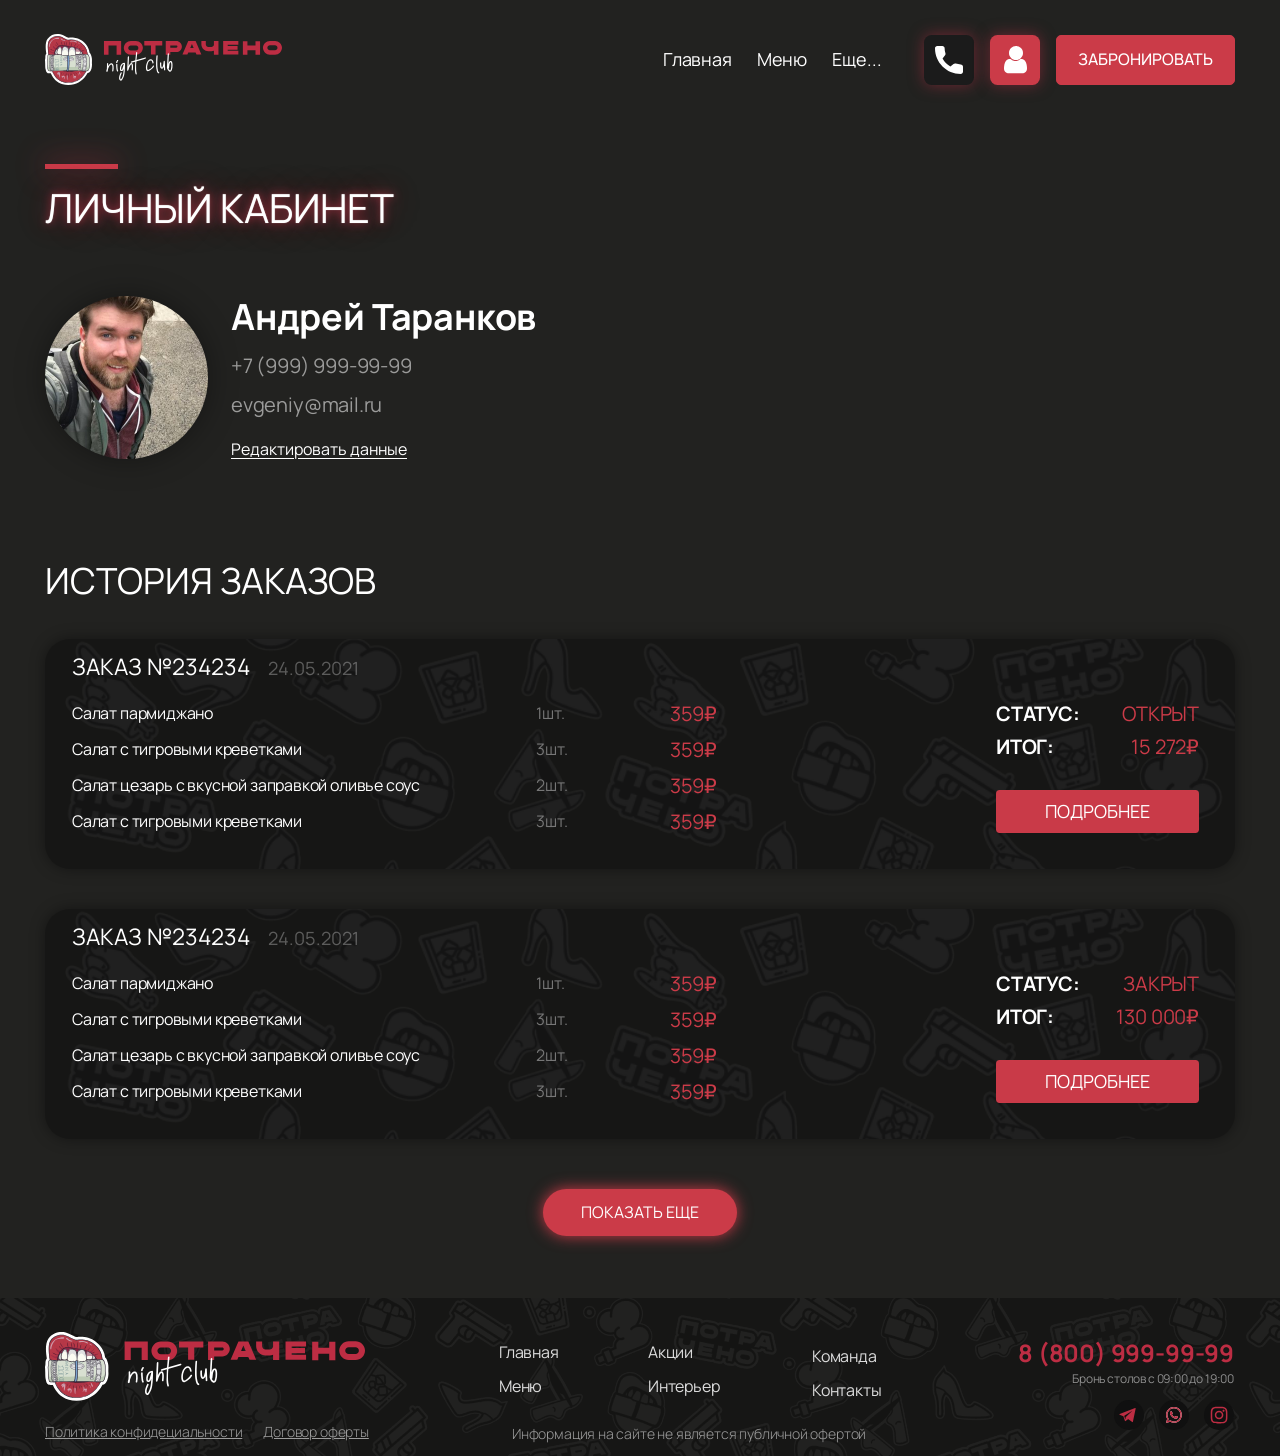
==== commit a10ed1a7: "Шрифт Manrope вместо Suisse Intl, неоновое свечение заголовков" ====
--- a/account.html
+++ b/account.html
@@ -4,12 +4,12 @@
   <meta charset="UTF-8">
   <meta name="viewport" content="width=device-width, initial-scale=1.0">
   <title>Личный кабинет — Потрачено night club</title>
-  <!-- Шрифты. Оригинальные Suisse Intl и Gilroy подключаются в style.css (@font-face, папка fonts/).
-       Пока их нет — работают похожие бесплатные Inter (вместо Suisse Intl) и Onest (вместо Gilroy).
+  <!-- Шрифты. Основные Manrope (вместо коммерческого Suisse Intl) и Onest (вместо Gilroy) лежат в папке fonts/
+       и подключаются в style.css (@font-face) — бесплатные, лицензия SIL OFL, интернет для них не нужен.
        Montserrat и Roboto есть в макете (добавки к заказу, сертификат) — они бесплатные. -->
   <link rel="preconnect" href="https://fonts.googleapis.com">
   <link rel="preconnect" href="https://fonts.gstatic.com" crossorigin>
-  <link href="https://fonts.googleapis.com/css2?family=Inter:wght@300;400;500;600;700&family=Onest:wght@700&family=Montserrat:wght@400;700;800;900&family=Roboto:wght@400;500;700;900&display=swap" rel="stylesheet">
+  <link href="https://fonts.googleapis.com/css2?family=Montserrat:wght@400;700;800;900&family=Roboto:wght@400;500;700;900&display=swap" rel="stylesheet">
   <!-- Общий файл стилей для всех страниц -->
   <link rel="stylesheet" href="style.css">
   <!-- jQuery 3.7.1 (локальный файл js/jquery.min.js). Подключаем ПЕРЕД js/script.js и тоже с defer:
--- a/style.css
+++ b/style.css
@@ -11,54 +11,59 @@
      6. Меню и Барная карта: вкладки, категории, поиск, фильтры, карточки
      7. Общие блоки внутренних страниц: заголовок, всплывающие окна, формы
      8. Корзина, 9. Заказ, 10. Фотоотчёты, 11. Правила, 12. Личный кабинет,
-     13. CRUD, 14. Сертификат
+     13. CRUD, 14. Сертификат, 15. Неоновое свечение надписей
    =================================================================== */
 
 /* ===== 1. Шрифты =====
-   Оригинальные шрифты макета — Suisse Intl и Gilroy (коммерческие).
-   Сначала ищем их в системе (local), потом — файлы в папке fonts/ (их туда кладут
-   после покупки лицензии, см. fonts/README.txt). Если ничего нет, браузер берёт
-   следующий шрифт из списка в --font-main / --font-accent: Inter или Onest. */
+   Оригинальные шрифты макета Suisse Intl и Gilroy — коммерческие, их файлов в проекте нет.
+   Вместо Suisse Intl используется бесплатный Manrope (Google Fonts, лицензия SIL OFL 1.1),
+   вместо Gilroy — Onest (тоже OFL). Оба лежат в папке fonts/ (кириллица + латиница),
+   интернет и Google Fonts для них не нужны. Лицензии: fonts/OFL-Manrope.txt, fonts/OFL-Onest.txt.
+   Manrope — вариативный шрифт: один файл содержит все начертания 200–800 (используем 300–700). */
 @font-face {
-  font-family: "Suisse Intl Web";
-  src: local("Suisse Intl Light"), local("SuisseIntl-Light"), url("fonts/SuisseIntl-Light.woff2") format("woff2");
-  font-weight: 300;
+  font-family: "Manrope";
+  src: url("fonts/Manrope-cyrillic.woff2") format("woff2");
+  font-weight: 200 800;
+  font-style: normal;
   font-display: swap;
+  unicode-range: U+0301, U+0400-045F, U+0490-0491, U+04B0-04B1, U+2116;
 }
 
 @font-face {
-  font-family: "Suisse Intl Web";
-  src: local("Suisse Intl"), local("Suisse Intl Regular"), local("SuisseIntl-Regular"), url("fonts/SuisseIntl-Regular.woff2") format("woff2");
-  font-weight: 400;
+  font-family: "Manrope";
+  src: url("fonts/Manrope-latin.woff2") format("woff2");
+  font-weight: 200 800;
+  font-style: normal;
   font-display: swap;
-}
-
+  unicode-range: U+0000-00FF, U+0131, U+0152-0153, U+02BB-02BC, U+02C6, U+02DA, U+02DC, U+0304, U+0308, U+0329, U+2000-206F, U+20AC, U+2122, U+2191, U+2193, U+2212, U+2215, U+FEFF, U+FFFD;
+}
+
+/* Gilroy: если он установлен в системе — берём его (local), файла в fonts/ нет,
+   поэтому ссылку на несуществующий fonts/Gilroy-Bold.woff2 убрали (была ошибка 404) */
 @font-face {
-  font-family: "Suisse Intl Web";
-  src: local("Suisse Intl Medium"), local("SuisseIntl-Medium"), url("fonts/SuisseIntl-Medium.woff2") format("woff2");
-  font-weight: 500;
-  font-display: swap;
-}
-
-@font-face {
-  font-family: "Suisse Intl Web";
-  src: local("Suisse Intl SemiBold"), local("SuisseIntl-SemiBold"), url("fonts/SuisseIntl-SemiBold.woff2") format("woff2");
-  font-weight: 600;
-  font-display: swap;
-}
-
-@font-face {
-  font-family: "Suisse Intl Web";
-  src: local("Suisse Intl Bold"), local("SuisseIntl-Bold"), url("fonts/SuisseIntl-Bold.woff2") format("woff2");
+  font-family: "Gilroy Web";
+  src: local("Gilroy Bold"), local("Gilroy-Bold");
   font-weight: 700;
   font-display: swap;
 }
 
+/* Onest Bold — замена Gilroy, тоже из папки fonts/ */
 @font-face {
-  font-family: "Gilroy Web";
-  src: local("Gilroy Bold"), local("Gilroy-Bold"), url("fonts/Gilroy-Bold.woff2") format("woff2");
+  font-family: "Onest";
+  src: url("fonts/Onest-Bold-cyrillic.woff2") format("woff2");
   font-weight: 700;
+  font-style: normal;
   font-display: swap;
+  unicode-range: U+0301, U+0400-045F, U+0490-0491, U+04B0-04B1, U+2116;
+}
+
+@font-face {
+  font-family: "Onest";
+  src: url("fonts/Onest-Bold-latin.woff2") format("woff2");
+  font-weight: 700;
+  font-style: normal;
+  font-display: swap;
+  unicode-range: U+0000-00FF, U+0131, U+0152-0153, U+02BB-02BC, U+02C6, U+02DA, U+02DC, U+0304, U+0308, U+0329, U+2000-206F, U+20AC, U+2122, U+2191, U+2193, U+2212, U+2215, U+FEFF, U+FFFD;
 }
 
 /* ===== Переменные: цвета, шрифты и размеры из макета ===== */
@@ -77,9 +82,10 @@
   --color-footer-text: #9c9c9c;   /* мелкий текст подвала */
   --color-footer-link: #dcdcdc;   /* ссылки подвала */
   --color-btn-dark: #1b1b1b;      /* тёмная кнопка с телефоном */
-
-  /* Сначала оригинальные шрифты (см. @font-face выше), если их нет — похожие Inter и Onest */
-  --font-main: "Suisse Intl Web", "Inter", Arial, sans-serif;
+  --color-neon: #ff3d5a;          /* неоновый красно-розовый: яркая версия фирменного красного */
+
+  /* Шрифты из папки fonts/ (см. @font-face выше): Manrope вместо Suisse Intl, Onest вместо Gilroy */
+  --font-main: "Manrope", Arial, sans-serif;
   --font-accent: "Gilroy Web", "Onest", Arial, sans-serif;
   --font-extra: "Montserrat", Arial, sans-serif;   /* добавки к заказу, сертификат */
   --font-roboto: "Roboto", Arial, sans-serif;      /* тексты на странице сертификата */
@@ -105,21 +111,13 @@
   font-family: var(--font-main);
   font-size: 18px;
   line-height: 1.27;
-  letter-spacing: -0.02em;        /* Inter чуть шире, чем Suisse Intl — немного сжимаем */
+  letter-spacing: -0.01em;        /* Manrope чуть шире, чем Suisse Intl из макета — слегка сжимаем */
   color: var(--color-white);
   background-color: var(--color-bg);
   -webkit-font-smoothing: antialiased;
 }
 
-/* Если загрузился оригинальный Suisse Intl (script.js ставит класс на <html>) —
-   сжатие букв, подобранное под Inter, не нужно */
-.fonts-original body,
-.fonts-original .categories__link,
-.fonts-original .menu__tab {
-  letter-spacing: 0;
-}
-
-/* Надписи ЗАГЛАВНЫМИ буквами у Inter и так по ширине как в макете — без сжатия */
+/* Надписи ЗАГЛАВНЫМИ буквами — без сжатия */
 .btn,
 .price,
 .promo__title,
@@ -4778,3 +4776,66 @@
   transform: scale(1.2);
 }
 
+/* ===== 15. Неоновое свечение надписей (только CSS, без картинок) =====
+   Свечение — несколько слоёв text-shadow: всё более широкие и прозрачные
+   ореолы цвета --color-neon (у заголовков ещё тонкий светлый ободок). */
+
+/* Название «Потрачено» на первом экране нарисовано на картинке hero-title.png,
+   поэтому поверх него лежит невидимая копия слова (span.hero__neon в index.html):
+   сами буквы прозрачные, видно только их свечение. mix-blend-mode: screen
+   «подсвечивает» буквы на картинке, не перекрывая их. */
+.hero__neon {
+  position: absolute;
+  top: 195px;                     /* подогнано так, чтобы копия совпала с буквами на картинке */
+  left: 50%;
+  font-family: var(--font-main);
+  font-size: 107px;
+  line-height: 120px;
+  font-weight: 800;
+  letter-spacing: 0;
+  text-transform: uppercase;
+  white-space: nowrap;
+  color: transparent;
+  transform: translateX(calc(-50% - 3px)) scaleX(1.625);   /* буквы на картинке очень широкие — растягиваем копию */
+  mix-blend-mode: screen;
+  pointer-events: none;
+  user-select: none;
+  text-shadow:
+    0 0 12px rgba(255, 61, 90, 0.6),
+    0 0 28px rgba(255, 61, 90, 0.55),
+    0 0 60px rgba(255, 61, 90, 0.45),
+    0 0 110px rgba(255, 61, 90, 0.35);
+  animation: neon-flicker 7s linear infinite;
+}
+
+/* Лёгкое «мерцание» неоновой трубки: пара коротких провалов яркости за цикл */
+@keyframes neon-flicker {
+  0%, 18%, 22%, 25%, 53%, 57%, 100% { opacity: 1; }
+  20%, 24%, 55% { opacity: 0.55; }
+}
+
+/* Заголовки разделов — более спокойное свечение, текст остаётся белым и читаемым */
+.about__title,
+.eat__title,
+.contacts__title,
+.page-head__title {
+  text-shadow:
+    0 0 1px rgba(255, 255, 255, 0.6),
+    0 0 8px rgba(255, 61, 90, 0.55),
+    0 0 20px rgba(255, 61, 90, 0.35),
+    0 0 40px rgba(189, 45, 67, 0.3);
+}
+
+/* «Новости и акции» стоят на красном фоне — там светится белым, а не красным */
+.promo__title {
+  text-shadow:
+    0 0 6px rgba(255, 255, 255, 0.55),
+    0 0 18px rgba(255, 255, 255, 0.3);
+}
+
+/* Кто просит меньше анимации — мерцание выключаем, свечение остаётся */
+@media (prefers-reduced-motion: reduce) {
+  .hero__neon {
+    animation: none;
+  }
+}
